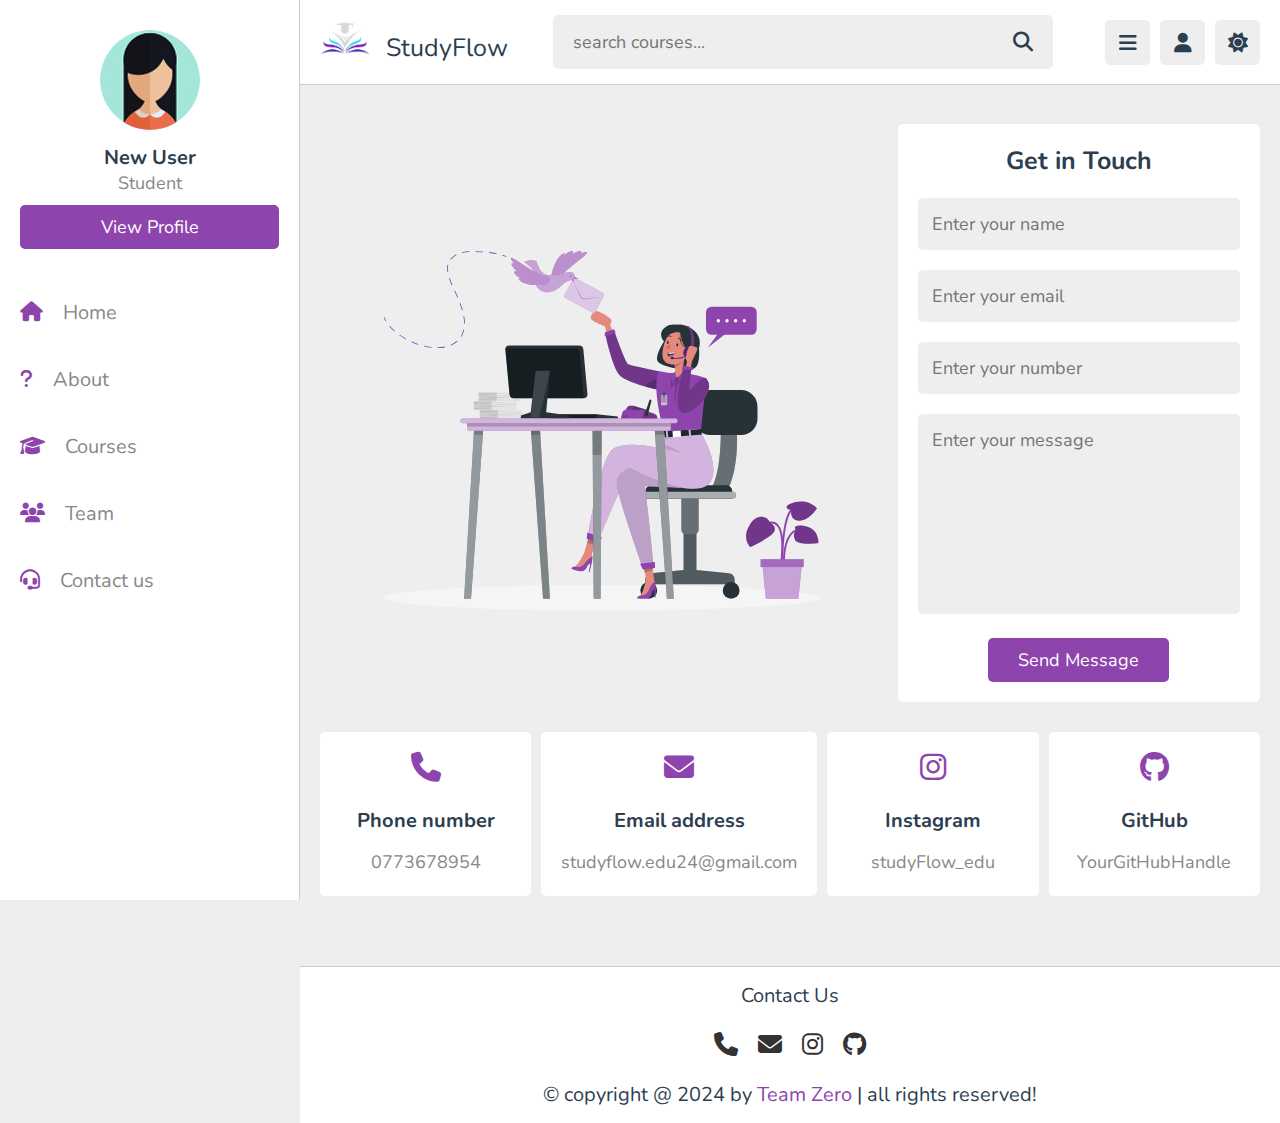
==== contact.html @ 3405d734 "initial commit" ====
<!DOCTYPE html>
<html lang="en">

<head>
    <meta charset="UTF-8">
    <meta name="viewport" content="width=device-width, initial-scale=1.0">

    <link rel="icon" href="images/features/favicon.png" type="image/x-icon">

    <title>StudyFlow</title>

    <!-- font awesome cdn link  -->
    <link rel="stylesheet" href="https://cdnjs.cloudflare.com/ajax/libs/font-awesome/6.1.2/css/all.min.css">

    <link rel="stylesheet" href="https://cdnjs.cloudflare.com/ajax/libs/font-awesome/6.5.2/css/all.min.css">

    <!-- custom css file link  -->
    <link rel="stylesheet" href="style.css">

</head>

<body>

    <!--Header section starts-->

    <header class="header">

        <section class="flex">

            <a href="home.html" class="logo">
                <img src="images/features/1.png" alt="" class="logo-img">
                StudyFlow</a>

            <form action="search.html" method="post" class="search-form">
                <input type="text" name="search_box" required placeholder="search courses..." maxlength="100">
                <button type="submit" class="fas fa-search"></button>
            </form>

            <div class="icons">
                <div id="menu-btn" class="fas fa-bars"></div>
                <div id="search-btn" class="fas fa-search"></div>
                <div id="user-btn" class="fas fa-user"></div>
                <div id="toggle-btn" class="fas fa-sun"></div>
            </div>

            <div class="profile">
                <img src="images/pic-7.jpg" class="image" alt="">
                <h3 class="name">New User</h3>
                <p class="role">Student</p>
                <a href="profile.html" class="btn">view profile</a>
                <div class="flex-btn">
                    <a href="login.html" class="option-btn">login</a>
                    <a href="register.html" class="option-btn">register</a>
                </div>
            </div>

        </section>

    </header>

    <!--Header section ends-->


    <!--Side-bar section starts-->

    <div class="side-bar">

        <div id="close-btn">
            <i class="fas fa-times"></i>
        </div>

        <div class="profile">
            <img src="images/pic-7.jpg" class="image" alt="">
            <h3 class="name">New User</h3>
            <p class="role">Student</p>
            <a href="profile.html" class="btn">view profile</a>
        </div>

        <nav class="navbar">
            <a href="home.html">
                <i class="fas fa-home"></i>
                <span>Home</span>
            </a>
            <a href="about.html">
                <i class="fas fa-question"></i>
                <span>About</span>
            </a>
            <a href="courses.html">
                <i class="fas fa-graduation-cap"></i>
                <span>Courses</span>
            </a>
            <a href="team.html">
                <i class="fas fa-users"></i>
                <span>Team</span>
            </a>
            <a href="contact.html">
                <i class="fas fa-headset"></i>
                <span>Contact us</span>
            </a>
        </nav>

    </div>

    <!--Side-bar section ends-->

    <!--Contact section starts-->

    <section class="contact">

        <div class="row">

            <div class="image">
                <img src="images/contact-img.svg" alt="">
            </div>

            <form action="" method="post">
                <h3>Get in Touch</h3>
                <input type="text" placeholder="Enter your name" required maxlength="100" name="name" class="box">

                <input type="email" placeholder="Enter your email" required maxlength="100" name="email" class="box">

                <input type="number" placeholder="Enter your number" required maxlength="100" name="number" class="box">

                <textarea name="msg" class="box" placeholder="Enter your message" required cols="30"
                    rows="10"></textarea>

                <input type="submit" value="send message" class="inline-btn" name="submit">

            </form>

        </div>

        <div class="box-container">

            <div class="box">
                <i class="fas fa-phone"></i>
                <h3>Phone number</h3>
                <a href="tel:0773678954">0773678954</a>
            </div>

            <div class="box">
                <i class="fas fa-envelope"></i>
                <h3>Email address</h3>
                <a href="mailto:studyflow.edu24@gmail.com">studyflow.edu24@gmail.com</a>
            </div>

            <div class="box">
                <i class="fab fa-instagram"></i>
                <h3>Instagram</h3>
                <a href="">studyFlow_edu</a>
            </div>

            <div class="box">
                <i class="fab fa-github"></i>
                <h3>GitHub</h3>
                <a href="#">YourGitHubHandle</a>
            </div>

        </div>

    </section>


    <!--Contact section ends-->


    <!--Footer section starts-->

    <footer class="footer">
        <div class="contact-footer">
            <p> Contact Us</p>
            <div class="contact-icons">
                <a href="tel:0773678954"><i class="fas fa-phone"></i></a>
                <a href="mailto:studyflow.edu24@gmail.com"><i class="fas fa-envelope"></i></a>
                <a href="#"><i class="fab fa-instagram"></i></a>
                <a href="#"><i class="fab fa-github"></i></a>
            </div>
        </div>

        &copy; copyright @ 2024 by <span>Team Zero</span> | all rights reserved!

    </footer>

    <!--Footer section ends-->

    <!-- custom js file link  -->
    <script src="script.js"></script>


</body>

</html>
---- style.css ----
@import url('https://fonts.googleapis.com/css2?family=Nunito:wght@200;300;400;500;600;700&display=swap');

:root{
   --main-color:#8e44ad;
   --red:#e74c3c;
   --orange:#f39c12;
   --light-color:#888;
   --light-bg:#eeeeee;
   --black:#2c3e50;
   --white:#fff;
   --border:.1rem solid rgba(0,0,0,.2);
}

*{
   font-family: 'Nunito', sans-serif;
   margin:0; 
   padding:0;
   box-sizing: border-box;
   outline: none; 
   border:none;
   text-decoration: none;
}

*::selection{
   background-color: var(--main-color);
   color:#fff;
}

html{
   font-size: 62.5%;
   overflow-x: hidden;
}

html::-webkit-scrollbar{
   width: 1rem;
   height: 0.5rem;
}

html::-webkit-scrollbar-track{
   background-color: transparent;
}

html::-webkit-scrollbar-thumb{
   background-color: var(--main-color);
}

body{
   background-color: var(--light-bg);
   padding-left: 30rem;
}

body.dark{
   --light-color:#aaa;
   --light-bg:#333;
   --black:#fff;
   --white:#222;
   --border:.1rem solid rgba(255,255,255,.2);
}

body.active{
   padding-left: 0;
}

section{
   padding:2rem;
   margin: 0 auto;
   max-width: 1200px;
}

.heading{
   font-size: 2.5rem;
   color:var(--black);
   margin-bottom: 2.5rem;
   border-bottom: var(--border);
   padding-bottom: 1.5rem;
   /*text-transform: capitalize;*/
}

.inline-btn,
.inline-option-btn,
.inline-delete-btn,
.btn,
.delete-btn,
.option-btn{
   border-radius: .5rem;
   color:#fff;
   font-size: 1.8rem;
   cursor: pointer;
   text-transform: capitalize;
   padding:1rem 3rem;
   text-align: center;
   margin-top: 1rem;
}

.btn,
.delete-btn,
.option-btn{
   display: block;
   width: 100%;
}

.inline-btn,
.inline-option-btn,
.inline-delete-btn{
   display: inline-block;
}

.btn,
.inline-btn{
   background-color: var(--main-color);
}

.option-btn,
.inline-option-btn{
   background-color:var(--orange);
}

.delete-btn,
.inline-delete-btn{
   background-color: var(--red);
}

.inline-btn:hover,
.inline-option-btn:hover,
.inline-delete-btn:hover,
.btn:hover,
.delete-btn:hover,
.option-btn:hover{
   background-color: var(--black);
   color: var(--white);
}

.flex-btn{
   display: flex;
   gap: 1rem;
}

.welcome img{
   max-width: 100%;
   height: auto;
   display: block;
}


@media (max-width: 768px) {
   .welcome-image img {
       max-width: none;
       width: 90vw; 
   }
}


/*---Header section---*/

.header{
   position: sticky;
   top:0; 
   left:0; 
   right: 0;
   background-color: var(--white);
   z-index: 1000;
   border-bottom: var(--border);
}

.header .flex{
   display: flex;
   align-items: center;
   justify-content: space-between;
   position: relative;
   padding: 1.5rem 2rem;
}

.header .flex .logo{
   font-size: 2.5rem;
   color: var(--black);
}

.logo-img {
   width: 50px; /* Adjust the size as needed */
   height: auto;
   margin-right: 10px; /* Space between the logo and text */
}

.header .flex .search-form{
   width: 50rem;
   border-radius: .5rem;
   background-color: var(--light-bg);
   padding:1.5rem 2rem;
   display: flex;
   gap:2rem;
}

.header .flex .search-form input{
   width: 100%;
   font-size: 1.8rem;
   color:var(--black);
   background:none;
}

.header .flex .search-form button{
   background:none;
   font-size: 2rem;
   cursor: pointer;
   color:var(--black);
}

.header .flex .search-form button:hover{
   color: var(--main-color);
}

.header .flex .icons div{
   font-size: 2rem;
   color:var(--black);
   background-color: var(--light-bg);
   border-radius: .5rem;
   height: 4.5rem;
   width: 4.5rem;
   line-height: 4.5rem;
   cursor: pointer;
   text-align: center;
   margin-left: .7rem;
}

.header .flex .icons div:hover{
   background-color: var(--black);
   color:var(--white);
}

.header .flex .profile{
   position: absolute;
   top:120%; right: 2rem;
   background-color: var(--white);
   border-radius: .5rem;
   padding: 1.5rem;
   text-align: center;
   overflow: hidden;
   transform-origin: top right;
   transform: scale(0);
   transition: .2s linear;
   width: 30rem;
}

.header .flex .profile.active{
   transform: scale(1);
}

.header .flex .profile .image{
   height: 10rem;
   width: 10rem;
   border-radius: 50%;
   object-fit: contain;
   margin-bottom: 1rem;
}

.header .flex .profile .name{
   font-size: 2rem;
   color:var(--black);
   overflow: hidden;
   text-overflow: ellipsis;
   white-space: nowrap;
}

.header .flex .profile .role{
   font-size: 1.8rem;
   color: var(--light-color);
}

#search-btn{
   display: none;
}

/*---Side bar section---*/

.side-bar{
   position: fixed;
   top: 0; left: 0;
   width: 30rem;
   background-color: var(--white);
   height: 100vh;
   border-right: var(--border);
   z-index: 1200;
}

.side-bar #close-btn{
   text-align: right;
   padding: 2rem;
   display: none;
}

.side-bar #close-btn i{
   text-align: right;
   font-size: 2.5rem;
   background:var(--red);
   border-radius: .5rem;
   color:var(--white);
   cursor: pointer;
   height: 4.5rem;
   width: 4.5rem;
   line-height: 4.5rem;
   text-align: center;
}

.side-bar #close-btn i:hover{
   background-color: var(--black);
}

.side-bar .profile{
   padding:3rem 2rem;
   text-align: center;
}

.side-bar .profile .image{
   height: 10rem;
   width: 10rem;
   border-radius: 50%;
   object-fit: contain;
   margin-bottom: 1rem;
}

.side-bar .profile .name{
   font-size: 2rem;
   color:var(--black);
   overflow: hidden;
   text-overflow: ellipsis;
   white-space: nowrap;
}

.side-bar .profile .role{
   font-size: 1.8rem;
   color: var(--light-color);
}

.side-bar .navbar a{
   display: block;
   padding: 2rem;
   font-size: 2rem;
}

.side-bar .navbar a i{
   margin-right: 1.5rem;
   color:var(--main-color);
   transition: 0.2s linear;
}

.side-bar .navbar a span{
   color:var(--light-color);
}

.side-bar .navbar a:hover{
   background-color: var(--light-bg);
}

.side-bar .navbar a:hover i{
   margin-right: 2.5rem;
}

.side-bar.active{
   left: -30rem;
}

/*---Quick select section---*/

.home-grid .box-container{
   display: grid;
   grid-template-columns: repeat(auto-fit, 27.5rem);
   gap:1.5rem;
   justify-content: center;
   align-items: flex-start;
}

.home-grid .box-container .box{
   background-color: var(--white);
   border-radius: 0.5rem;
   padding:2rem;
}

.home-grid .box-container .box .title{
   font-size: 2rem;
   color: var(--black);
   text-transform: capitalize;
}

.home-grid .box-container .box .flex{
   display: flex;
   flex-wrap: wrap;
   gap: 1.5rem;
   margin-top: 2rem;
}

.home-grid .box-container .flex a{
   background-color: var(--light-bg);
   border-radius: .5rem;
   padding: 1rem 1.5rem;
   font-size: 1.5rem;
}

.home-grid .box-container .flex a i{
   margin-right: 1rem;
   color:var(--black);
}

.home-grid .box-container .flex a span{
   color:var(--light-color);
}

.home-grid .box-container .flex a:hover{
   background-color: var(--black);
}

.home-grid .box-container .flex a:hover span{
   color:var(--white);
}

.home-grid .box-container .flex a:hover i{
   color:var(--white);
}

.home-grid .box-container .tutor{
   padding: 1rem 0;
   font-size: 1.8rem;
   color:var(--light-color);
   line-height: 2;
}

.home-grid .box-container .likes{
   color:var(--light-color);
   font-size: 1.7rem;
   margin-top: 1.5rem;
}

.home-grid .box-container .likes span{
   color:var(--main-color);
}

/*---Courses section---*/

.courses .box-container{
    display: grid;
    grid-template-columns: repeat(auto-fit, minmax(30rem, 1fr));
    gap:1.5rem;
    justify-content: center;
    align-items: flex-start;
 }
 
 .courses .box-container .box{
    border-radius: .5rem;
    background-color: var(--white);
    padding: 2rem;
 }
 
 .courses .box-container .box .tutor{
    display: flex;
    align-items: center;
    gap: 1.5rem;
    margin-bottom: 2.5rem;
 }
 
 .courses .box-container .box .tutor img{
    height: 5rem;
    width: 5rem;
    border-radius: 50%;
    object-fit: cover;
 }
 
 .courses .box-container .box .tutor h3{
    font-size: 1.8rem;
    color: var(--black);
    margin-bottom: .2rem;
 }
 
 .courses .box-container .box .tutor span{
    font-size: 1.3rem;
    color:var(--light-color);
 }
 
 .courses .box-container .box .thumb{
    position: relative;
 }
 
 .courses .box-container .box .thumb span{
    position: absolute;
    top:1rem; left: 1rem;
    border-radius: .5rem;
    padding: .5rem 1.5rem;
    background-color: rgba(0,0,0,.3);
    color: #fff;
    font-size: 1.5rem;
 }
 
 .courses .box-container .box .thumb img{
    width: 100%;
    height: 20rem;
    object-fit: cover;
    border-radius: .5rem;
 }
 
 .courses .box-container .box .title{
    font-size: 2rem;
    color: var(--black);
    padding-bottom: .5rem;
    padding-top: 1rem;
 }
 
 .courses .more-btn{
    text-align: center;
    margin-top: 2rem;
 }

 /*---About Us section---*/

.about .row{
   display: flex;
   align-items: center;
   flex-wrap: wrap;
   gap:1.5rem;
}

.about .row .image{
   flex: 1 1 40rem;
}

.about .row .image img{
   width: 100%;
   height: 50rem;
}

.about .row .content{
   flex: 1 1 40rem;
}

.about .row .content p{
   font-size: 1.7rem;
   line-height: 2;
   color: var(--light-color);
   padding: 1rem 0;
}

.about .row .content h3{
    font-size: 3rem;
    color:var(--black);
    text-transform: capitalize;
}

.about .box-container{
    margin-top: 3rem;
    display: flex;
    gap: 1.5rem;
    flex-wrap: wrap;
    /*display: grid;
    grid-template-columns: repeat(auto-fit, minmax(27rem, 1fr));
    gap:1.5rem;
    justify-content: center;
    align-items: flex-start;*/
}

.about .box-container .box{
    display: flex;
    flex: 1 1 25rem;
    border-radius: 0.5rem;
    background-color: var(--white);
    padding: 2rem;
    align-items: center;
    gap: 2.5rem;
}

.about .box-container .box i{
   font-size: 4rem;
   color: var(--black);
}

.about .box-container .box h3{
   font-size: 2.5rem;
   color: var(--main-color);
   margin-bottom: 0.2rem;
}

.about .box-container .box span{
   font-size: 1.7rem;
   color:var(--light-color);
}

/*---Reviews section---*/

.reviews .box-container{
   display: grid;
   grid-template-columns: repeat(auto-fit, minmax(30rem, 1fr));
   gap:1.5rem;
   justify-content: center;
   align-items: flex-start;
}

.reviews .box-container .box{
   border-radius: 0.5rem;
   background-color: var(--white);
   padding: 2rem;
   padding-top: 1.5rem;
}

.reviews .box-container .box p{
   line-height: 1.7;
   font-size: 1.7rem;
   color: var(--light-color);
}

.reviews .box-container .box .user{
   margin-top: 2rem;
   display: flex;
   align-items: center;
   gap: 1.5rem;
}

.reviews .box-container .box .user img{
   height: 5rem;
   width: 5rem;
   object-fit: cover;
   border-radius: 50%;
}

.reviews .box-container .box .user h3{
   font-size: 2rem;
   color: var(--black);
   margin-bottom: 0.3rem;
}

.reviews .box-container .box .user .stars i{
   font-size: 1.8rem;
   color:var(--main-color);
}


/*---Playlist section---*/

.playlist .row{
   display: flex;
   align-items: center;
   gap:3rem;
   flex-wrap: wrap;
   background-color: var(--white);
   padding: 2rem;
}

.playlist .row .col{
   flex: 1 1 40rem;
}

.playlist .row .col .save-list{
   margin-bottom: 1.5rem;
}

.playlist .row .col .save-list button{
    font-size: 2rem;
    border-radius: 0.5rem;
    background-color: var(--light-bg);
    padding:1.2rem 2.5rem;
    cursor: pointer;
    margin-bottom: 2rem;
}

.playlist .row .col .save-list button i{
   font-size: 2rem;
   color:var(--black);
   margin-right: 1rem;
}

.playlist .row .col .save-list button span{
   font-size: 1.8rem;
   color:var(--light-color);
}

.playlist .row .col .save-list button:hover{
   background-color: var(--black);
}

.playlist .row .col .save-list button:hover i{
   color:var(--white);
}

.playlist .row .col .save-list button:hover span{
   color:var(--white);
}

.playlist .row .col .thumb{
   /*width: 100%;
   height: 30rem;
   border-radius: 0.5rem;
   object-fit: cover;*/
   position: relative;
   height: 30rem;
}


.playlist .row .col .thumb span{
   font-size: 2rem;
   color: #fff;
   background-color: rgba(0,0,0,0.3);
   border-radius: 0.5rem;
   position: absolute;
   top: 1rem; 
   left: 1rem;
   padding: 0.5rem 1.5rem;
}

.playlist .row .col .thumb img{
   height: 100%;
   width: 100%;
   object-fit: cover;
   border-radius: 0.5rem;
}
   

.playlist .row .col .tutor{
   display: flex;
   align-items: center;
   gap: 2rem;
   margin-bottom: 2rem;
}

.playlist .row .col .tutor img{
   height: 7rem;
   width: 7rem;
   border-radius: 50%;
   object-fit: cover;
}

.playlist .row .col .tutor h3{
   font-size: 2rem;
   color:var(--black);
   margin-bottom: 0.2rem;
}

.playlist .row .col .tutor span{
   font-size: 1.5rem;
   color: var(--light-color);
}

.playlist .row .col .details{
    padding-top: 2rem;
}

.playlist .row .col .details h3{
   font-size: 2rem;
   color: var(--black);
   text-transform: capitalize;
}

.playlist .row .col .details p{
   padding: 1rem 0;
   line-height: 2;
   font-size: 1.8rem;
   color: var(--light-color);
}

.playlist .row .col .details .date{
    font-size: 1.7rem;
    padding-top: 0.5rem;
}

.playlist .row .col .details .date i{
    color: var(--main-color);
    margin-right: 1rem;
}

.playlist .row .col .details .date span{
    color: var(--light-color);
}

/*---Video container section---*/

.video-container .box-container{
   display: grid;
   grid-template-columns: repeat(auto-fit, minmax(30rem, 1fr));
   gap:1.5rem;
   justify-content: center;
   align-items: flex-start;
}

.video-container .box-container .box{
   position: relative;
   background-color: var(--white);
   border-radius: 0.5rem;
   padding: 2rem;
}

.video-container .box-container .box img{
   width: 100%;
   height: 20rem;
   object-fit: cover;
   border-radius: 0.5rem;
}

.video-container .box-container .box i{
   position: absolute;
   top: 2rem; 
   left: 2rem; 
   right: 2rem;
   height: 20rem;
   border-radius: 0.5rem;
   background-color: rgba(0,0,0,0.3);
   display: flex;
   align-items: center;
   justify-content: center;
   font-size: 4rem;
   color: #fff;
   display: none;
}

.video-container .box-container .box:hover i{
   display: flex;
}



.video-container .box-container .box h3{
   margin-top: 1.5rem;
   font-size: 1.8rem;
   color: var(--black);
}

.video-container .box-container .box:hover h3{
   color: var(--main-color);
}

/*---Watch video section---*/

.watch-video .video-details{
   background-color: var(--white);
   /*border-radius: 0.5rem;*/
   padding: 2rem;
}

.watch-video .video-details .video{
   /*position: relative;
   margin-bottom: 1.5rem;*/
   width: 100%;
   border-radius: 0.5rem;
}

.watch-video .video-details .title{
   font-size: 2rem;
   color: var(--black);
   padding: 1.5rem 0;
}

.watch-video .video-details .video video{
   border-radius: .5rem;
   width: 100%;
   object-fit: contain;
   background-color: #000;
}

.watch-video .video-details .info{
   display: flex;
   margin-top: 1.5rem;
   margin-bottom: 2rem;
   border-bottom: var(--border);
   padding-bottom: 1.5rem;
   gap: 2rem;
   align-items: center;
}

.watch-video .video-details .info p{
   font-size: 1.6rem;
}

.watch-video .video-details .info p span{
   color: var(--light-color);
}

.watch-video .video-details .info i{
   margin-right: 1rem;
   color: var(--main-color);
}

.watch-video .video-details .tutor{
   padding: 2rem 0;
   display: flex;
   align-items: center;
   gap: 2rem;
   /*margin-bottom: 1rem;*/
}

.watch-video .video-details .tutor img{
   border-radius: 50%;
   height: 5rem;
   width: 5rem;
   object-fit: cover;
}

.watch-video .video-details .tutor h3{
   font-size: 2rem;
   color: var(--black);
   margin-bottom: 0.2rem;
}

.watch-video .video-details .tutor span{
   font-size: 1.5rem;
   color: var(--light-color);
}

.watch-video .video-details .flex{
   display: flex;
   align-items: center;
   justify-content: space-between;
   gap: 1.5rem;
}

.watch-video .video-details .flex a{
   margin-top: 0;
}

.watch-video .video-details .flex button{
   border-radius: 0.5rem;
   padding: 1rem 2.5rem;
   font-size: 1.8rem;
   cursor: pointer;
   background-color: var(--light-bg);
}

.watch-video .video-details .flex button i{
   margin-right: 1rem;
   color: var(--black);
}

.watch-video .video-details .flex button span{
   color: var(--light-color);
}

.watch-video .video-details .flex button:hover{
   background-color: var(--black);
}

.watch-video .video-details .flex button:hover i{
   color: var(--white);
}

.watch-video .video-details .flex button:hover span{
   color: var(--white);
}

.watch-video .video-details .description{
   padding-top: 2rem;
}

.watch-video .video-details .description p{
   line-height: 2;
   font-size: 1.7rem;
   color: var(--light-color);
   white-space: pre-line;
}

/*---Comment section---*/

.comments .add-comment{
   background-color: var(--white);
   border-radius: 0.5rem;
   padding: 2rem;
   margin-bottom: 3rem;
}

/*
.comments .add-comment h3{
   font-size: 2rem;
   color: var(--black);
   margin-bottom: 1rem;
}*/

.comments .add-comment textarea{
   height: 20rem;
   resize: none;
   background-color: var(--light-bg);
   border-radius: 0.5rem;
   border: var(--border);
   padding: 1.4rem;
   font-size: 1.8rem;
   color: var(--black);
   width: 100%;
   margin: .5rem 0;
}

.comments .show-comments{
   display: grid;
   gap: 2.5rem;
   background-color: var(--white);
   padding: 2rem;
   border-radius: 0.5rem;
}

.comments .show-comments .user{
   display: flex;
   align-items: center;
   gap: 1.5rem;
   margin-bottom: 2rem;
}

.comments .show-comments .user img{
   height: 5rem;
   width: 5rem;
   border-radius: 50%;
   object-fit: cover;
}

.comments .show-comments .user h3{
   font-size: 2rem;
   color: var(--black);
   margin-bottom: 0.2rem;
}

.comments .show-comments .user span{
   font-size: 1.5rem;
   color: var(--light-color);
}

.comments .show-comments .text{
   border-radius: 0.5rem;
   background-color: var(--light-bg);
   padding:1rem 1.5rem;
   margin: 0.5rem 0;
   font-size: 1.8rem;
   color: var(--black);
   line-height: 1.5;
   position: relative;
   z-index: 0;
   white-space: pre-line;
}

.comments .show-comments .text::before{
   content: '';
   position: absolute;
   top: -1rem; 
   left: 1.5rem;
   background-color: var(--light-bg);
   height: 1.2rem;
   width: 2rem;
   clip-path: polygon(50% 0%, 0% 100%, 100% 100%);
}

/*---Teachers section---*/

.teachers .search-tutor{
   margin-bottom: 2rem;
   display: flex;
   align-items: center;
   gap: 1.5rem;
   border-radius: 0.5rem;
   background-color: var(--white);
   padding: 1.5rem 2rem;
}

.teachers .search-tutor input{
   width: 100%;
   font-size: 1.8rem;
   color: var(--black);
   background: none;
}

.teachers .search-tutor button{
   font-size: 2rem;
   color: var(--black);
   cursor: pointer;
   background:none;
}

.teachers .search-tutor button:hover{
   color: var(--main-color);
}

.teachers .box-container{
   display: grid;
   grid-template-columns: repeat(auto-fit, minmax(30rem, 1fr));
   gap:1.5rem;
   justify-content: center;
   align-items: flex-start;
}

.teachers .box-container .box{
   background-color: var(--white);
   border-radius: 0.5rem;
   padding: 2rem;
}

.teachers .box-container .box .tutor{
   display: flex;
   align-items: center;
   gap:2rem;
   margin-bottom: 1.5rem;
}

.teachers .box-container .box .tutor img{
   height: 5rem;
   width: 5rem;
   border-radius: 50%;
   object-fit: cover;
}

.teachers .box-container .box .tutor h3{
   font-size: 2rem;
   color: var(--black);
   margin-bottom: 0.2rem;
}

.teachers .box-container .box .tutor span{
   font-size: 1.6rem;
   color: var(--main-color);
}

.teachers .box-container .box p{
   padding-top: 1rem;
   font-size: 1.7rem;
   color: var(--light-color);
}

.teachers .box-container .box p span{
   color: var(--main-color);
}

.teachers .box-container .offer{
   text-align: center;
}

.teachers .box-container .offer h3{
   font-size: 2.5rem;
   color: var(--black);
   padding-bottom: 0.5rem;
}

.teachers .box-container .offer p{
   line-height: 1.7;
   padding-bottom: 0.5rem;
   /*color: var(--light-color);
   font-size: 1.7rem;*/
}


/*---Teacher profile section---

.tutor-profile .details{
   background-color: var(--white);
   text-align: center;
   border-radius: 0.5rem;
   padding: 2rem;
}

.tutor-profile .details .tutor{
   margin-bottom: 2rem;
}

.tutor-profile .details .tutor img{
   height: 10rem;
   width: 10rem;
   border-radius: 50%;
   object-fit: cover;
   margin-bottom: 1rem;
}

.tutor-profile .details .tutor h3{
   font-size: 2rem;
   color: var(--black);
   margin: 0.5rem 0;
}

.tutor-profile .details .tutor span{
   color: var(--light-color);
   font-size: 1.7rem;
}

.tutor-profile .details .flex{
   display: flex;
   flex-wrap: wrap;
   gap: 1.5rem;
   margin-top: 2rem;
   align-items: center;
}

.tutor-profile .details .flex p{
   flex: 1 1 25rem;
   border-radius: 0.5rem;
   background-color: var(--light-bg);
   padding: 1rem 3rem;
   font-size: 2rem;
   color: var(--light-color);
}

.tutor-profile .details .flex p span{
   color: var(--main-color);
}
*/

/*---Contact section---*/

.contact .row{
   display: flex;
   align-items: center;
   flex-wrap: wrap;
   gap: 1.5rem;
}

.contact .row .image{
   flex: 1 1 50rem;
}

.contact .row .image img{
   width: 100%;
   /*height: 50rem;*/
}

.contact .row form{
   flex: 1 1 30rem;
   background-color: var(--white);
   border-radius: 0.5rem;
   padding: 2rem;
   text-align: center;
}

.contact .row form h3{
   margin-bottom: 1rem;
   /*text-transform: capitalize;*/
   color:var(--black);
   font-size: 2.5rem;
}

.contact .row form .box{
   width: 100%;
   border-radius: 0.5rem;
   background-color: var(--light-bg);
   margin: 1rem 0;
   padding: 1.4rem;
   font-size: 1.8rem;
   color: var(--black);
}

.contact .row form textarea{
   height: 20rem;
   resize: none;
}

.contact .box-container{
   margin-top: 3rem;
   display: flex;
   gap:1rem;
   align-items: flex-start;
   flex-wrap: wrap;
   /*grid-template-columns: repeat(auto-fit, minmax(30rem, 1fr));
   justify-content: center;*/
}

.contact .box-container .box{
   flex: 1 1 10rem;
   border-radius: 0.5rem;
   padding: 2rem;
   text-align: center;
   background-color: var(--white);
}

.contact .box-container .box i{
   font-size: 3rem;
   color: var(--main-color);
   margin-bottom: 1rem;
}

.contact .box-container .box h3{
   font-size: 2rem;
   color:var(--black);
   margin: 1.5rem 0;
}

.contact .box-container .box a{
   display: block;
   font-size: 1.8rem;
   color: var(--light-color);
   line-height: 1.5;
   margin-top: 0.5rem;
}

.contact .box-container .box a:hover{
   text-decoration: underline;
   color:var(--black);
}

/*---Profile section---*/

.profile .details{
   background-color: var(--white);
   border-radius: 0.5rem;
   padding: 2rem;
}

.profile .details .user{
   text-align: center;
   margin-bottom: 2rem;
   padding: 1rem;
}

.profile .details .user img{
   height: 10rem;
   width: 10rem;
   border-radius: 50%;
   object-fit: cover;
   margin-bottom: 1rem;
}

.profile .details .user h3{
   font-size: 2rem;
   margin: 0.5rem 0;
   color: var(--black);
}

.profile .details .user p{
   font-size: 1.7rem;
   color: var(--light-color);
   padding: .3rem 0;
}

.profile .details .box-container{
   display: flex;
   flex-wrap: wrap;
   align-items: flex-end;
   gap: 1.5rem;
}

.profile .details .box-container .box{
   background-color: var(--light-bg);
   border-radius: 0.5rem;
   padding: 2rem;
   flex: 1 1 30rem;
}

.profile .details .box-container .box .flex{
   display: flex;
   align-items: center;
   gap: 1.7rem;
   margin-bottom: 1rem;
}

.profile .details .box-container .box .flex i{
   height: 5rem;
   width: 5rem;
   border-radius: 0.5rem;
   line-height: 4.4rem;
   font-size:2rem;
   color: var(--white);
   background-color: var(--black);
   text-align: center;
}

.profile .details .box-container .box .flex h3{
   font-size: 2rem;
   color: var(--main-color);
   margin-bottom: 0.2rem;
}

.profile .details .box-container .box .flex span{
   font-size: 1.5rem;
   color: var(--light-color);
}

/*.user-profile .info .box-container .box .flex p{
   color: var(--light-color);
   font-size: 1.7rem;
}
*/


/*---Update profile section---*/

.form-container{
   min-height: calc(100vh - 20rem);
   display: flex;
   align-items: center;
   justify-content: center;
}

.form-container form{
   background-color: var(--white);
   border-radius: 0.5rem;
   padding: 2rem;
   width: 50rem;
}

.form-container form h3{
   font-size: 2.5rem;
   /*text-transform: capitalize;*/
   color: var(--black);
   text-align: center;
   margin-bottom: 1rem;
}

.form-container form p{
   font-size: 1.7rem;
   color: var(--light-color);
   padding-top: 1rem;
}

.form-container form p span{
   color: var(--red);
}

.form-container form .box{
   font-size: 1.8rem;
   color: var(--black);
   border-radius: .5rem;
   padding: 1.4rem;
   background-color: var(--light-bg);
   width: 100%;
   margin: 1rem 0;
}

/* Team section */

.team {
   padding: 2rem 0;
   text-align: center;
   background-color: rgb(98, 28, 110);
}

.team h1{
   color: #fff;
}

.team .heading {
   font-size: 2.5rem;
   margin-bottom: 1rem;
}

.team-container {
   display: flex;
   justify-content: space-around;
   flex-wrap: wrap;
}


.team-member {
   background-color: #fff;
   border-radius: 10px;
   box-shadow: 0 0 10px rgba(0,0,0,0.1);
   margin: 1rem;
   padding: 1rem;
   width: 250px;
   text-align: center;
}

.team-member img {
   width: 100%;
   border-radius: 50%;
   margin-bottom: 1rem;
}

.team-member h3 {
   margin: 0.5rem 0;
   font-size: 2rem;
}

.team-member p {
   font-size: 1.5rem;
   color: #666;
   margin-bottom: 1rem;
}

.contact-icons {
   display: flex;
   justify-content: center;
}

.contact-icons a {
   color: #333;
   margin: 0 0.5rem;
   font-size: 1.5rem;
   transition: color 0.3s;
}

.contact-icons a:hover {
   color: #ff6f61;
}




/*---Footer section---*/

.footer{
   background-color: var(--white);
   border-top: var(--border);
   position: -webkit-sticky;
   
   text-align: center;
   font-size: 2rem;
   padding:1.5rem 1.5rem;
   color:var(--black);
   margin-top: 5rem;
   z-index: 1000;
   /* padding-bottom: 9.5rem; */
}

.footer span{
   color:var(--main-color);
}


/*---Media queries---*/

@media (max-width:1200px){

   body{
      padding-left: 0;
   }

   .side-bar{
      left: -30rem;
      transition: .2s linear;
   }

   .side-bar #close-btn{
      display: block;
   }

   .side-bar.active{
      left: 0;
      box-shadow: 0 0 0 100vw rgba(0,0,0,.8);
      border-right: 0;
   }

}

@media (max-width:991px){

   html{
      font-size: 55%;
   }

}

@media (max-width:768px){

   #search-btn{
      display: inline-block;
   }

   .header .flex .search-form{
      position: absolute;
      top: 99%; left: 0; right: 0;
      border-top: var(--border);
      border-bottom: var(--border);
      background-color: var(--white);
      border-radius: 0;
      width: auto;
      padding: 2rem;
      clip-path: polygon(0 0, 100% 0, 100% 0, 0 0);
      transition: .2s linear;
   }

   .header .flex .search-form.active{
      clip-path: polygon(0 0, 100% 0, 100% 100%, 0 100%);
   }


}

@media (max-width:450px){

   html{
      font-size: 50%;
   }

   .flex-btn{
      gap: 0;
      flex-flow: column;
   }

   .heading{
    font-size: 2rem;
   }

   .home-grid .box-container{
      grid-template-columns: 1fr;
   }

   .about .row .image img{
      height: auto;
   }

   .playlist .row .col .thumb{
      height: 20rem;
   }

   .contact .row .image img{
      height: auto;
   }

}


/*--feature section--*/

.row {
   margin-top: 2%;
   display: flex;
   justify-content: space-between;
   flex-wrap: wrap;
}

.feature-col {
   flex-basis: 25%;
   background: #fff3f3;
   border-radius: 10px;
   margin-bottom: 5%;
   padding: 20px 12px;
   box-sizing: border-box;
   transition: 0.5s;
   position: relative;
   overflow: hidden;
   text-align: center;
   margin-right: 2%; /* Adjust this value to increase the gap */
}

.feature-col:nth-child(4n) {
   margin-right: 0; /* Ensure no margin on the last element in each row */
}

.feature-col h3 {
   margin-top: 10px;
   margin-bottom: 10px;
   text-align: center;
}

.feature-col img {
   width: 50%;
   display: block;
   margin: 0 auto;
}

.feature-col:hover {
   box-shadow: 0 0 20px 0px rgba(0, 0, 0, 0.2);
}

.layer {
   background: transparent;
   height: 100%;
   width: 100%;
   position: absolute;
   top: 0;
   left: 0;
   transition: 0.5s;
}

.layer:hover {
   background: rgba(104, 20, 94, 0.7);
}

.layer h3 {
   width: 100%;
   font-weight: 500;
   color: #fff;
   font-size: 20px;
   bottom: 10%;
   position: absolute;
   text-align: center;
   opacity: 0;
   transition: 0.5s;
}

.feature-col:hover .layer h3 {
   bottom: 49%;
   opacity: 1;
}

@media (max-width: 700px) {
   .feature-col {
       flex-basis: 100%; /* Full width for smaller screens */
       margin-right: 0; /* Remove right margin for full-width elements */
       margin-bottom: 5%;
   }
   .feature-col img {
       align-items: center;
   }
}


/*---contact icons--*/

.contact-icons {
   text-align: center;
   margin-top: 20px; /* Adjust spacing as needed */
   margin-bottom: 20px;
}

.contact-icons a {
   color: #333; /* Adjust icon color */
   font-size: 24px; /* Adjust icon size */
   margin: 0 10px; /* Adjust spacing between icons */
   transition: color 0.3s ease; /* Smooth color transition */
}

.contact-icons a:hover {
   color: #007bff; /* Change color on hover */
}

.contact-icons p{
   text-align: center;
   font-size: 10px
}
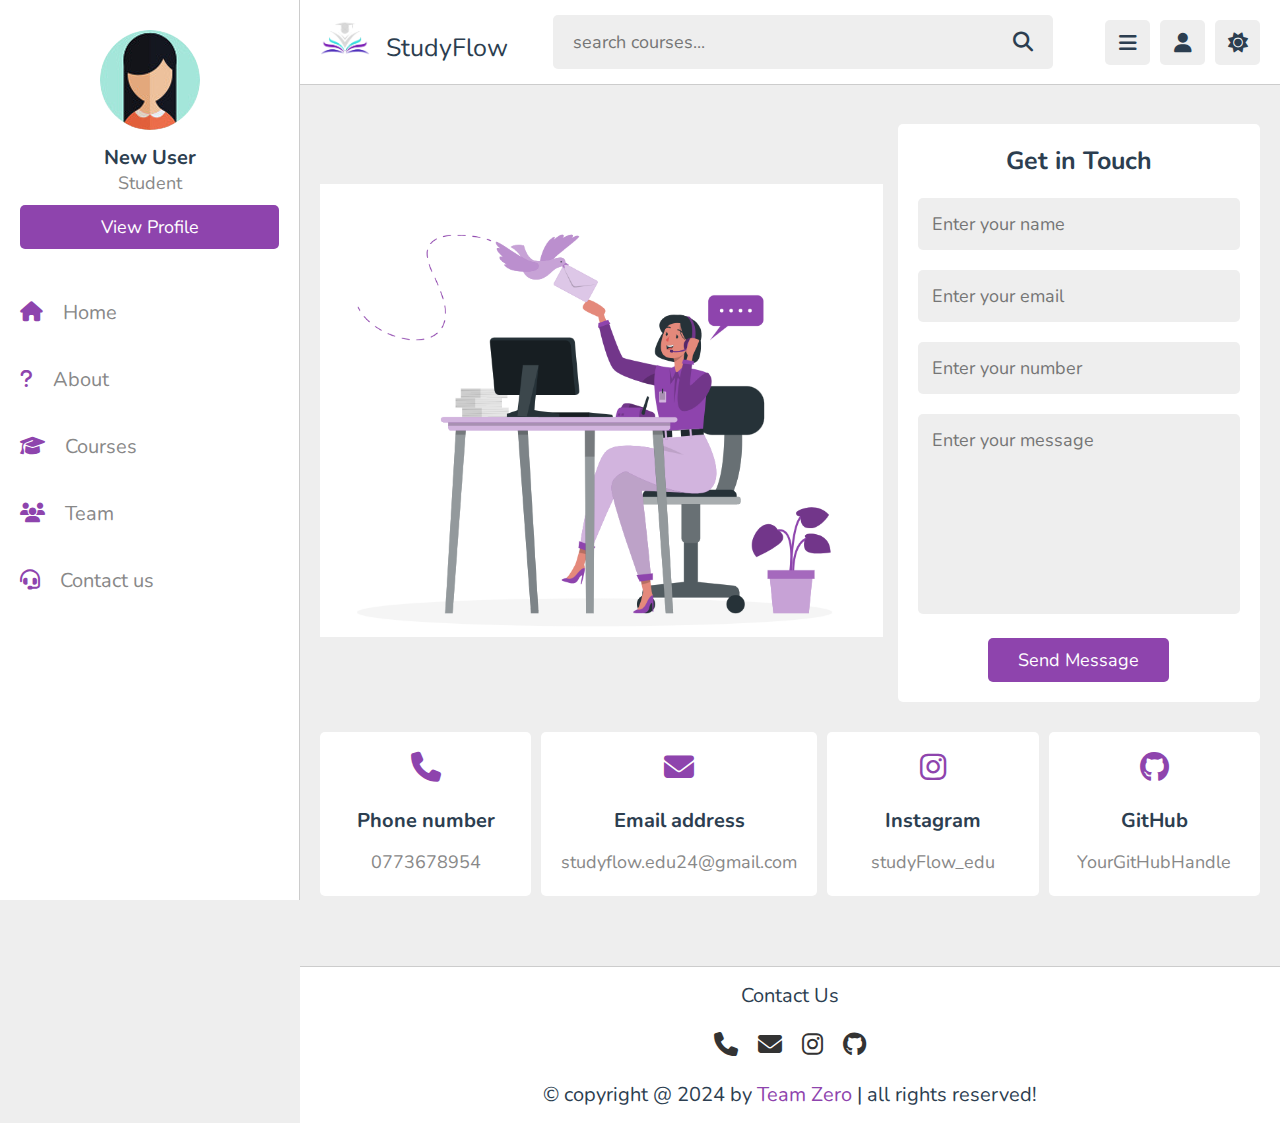
==== commit 604d6c66: "updating files" ====
--- a/contact.html
+++ b/contact.html
@@ -1,192 +1,192 @@
-<!DOCTYPE html>
-<html lang="en">
-
-<head>
-    <meta charset="UTF-8">
-    <meta name="viewport" content="width=device-width, initial-scale=1.0">
-
-    <link rel="icon" href="images/features/favicon.png" type="image/x-icon">
-
-    <title>StudyFlow</title>
-
-    <!-- font awesome cdn link  -->
-    <link rel="stylesheet" href="https://cdnjs.cloudflare.com/ajax/libs/font-awesome/6.1.2/css/all.min.css">
-
-    <link rel="stylesheet" href="https://cdnjs.cloudflare.com/ajax/libs/font-awesome/6.5.2/css/all.min.css">
-
-    <!-- custom css file link  -->
-    <link rel="stylesheet" href="style.css">
-
-</head>
-
-<body>
-
-    <!--Header section starts-->
-
-    <header class="header">
-
-        <section class="flex">
-
-            <a href="home.html" class="logo">
-                <img src="images/features/1.png" alt="" class="logo-img">
-                StudyFlow</a>
-
-            <form action="search.html" method="post" class="search-form">
-                <input type="text" name="search_box" required placeholder="search courses..." maxlength="100">
-                <button type="submit" class="fas fa-search"></button>
-            </form>
-
-            <div class="icons">
-                <div id="menu-btn" class="fas fa-bars"></div>
-                <div id="search-btn" class="fas fa-search"></div>
-                <div id="user-btn" class="fas fa-user"></div>
-                <div id="toggle-btn" class="fas fa-sun"></div>
-            </div>
-
-            <div class="profile">
-                <img src="images/pic-7.jpg" class="image" alt="">
-                <h3 class="name">New User</h3>
-                <p class="role">Student</p>
-                <a href="profile.html" class="btn">view profile</a>
-                <div class="flex-btn">
-                    <a href="login.html" class="option-btn">login</a>
-                    <a href="register.html" class="option-btn">register</a>
-                </div>
-            </div>
-
-        </section>
-
-    </header>
-
-    <!--Header section ends-->
-
-
-    <!--Side-bar section starts-->
-
-    <div class="side-bar">
-
-        <div id="close-btn">
-            <i class="fas fa-times"></i>
-        </div>
-
-        <div class="profile">
-            <img src="images/pic-7.jpg" class="image" alt="">
-            <h3 class="name">New User</h3>
-            <p class="role">Student</p>
-            <a href="profile.html" class="btn">view profile</a>
-        </div>
-
-        <nav class="navbar">
-            <a href="home.html">
-                <i class="fas fa-home"></i>
-                <span>Home</span>
-            </a>
-            <a href="about.html">
-                <i class="fas fa-question"></i>
-                <span>About</span>
-            </a>
-            <a href="courses.html">
-                <i class="fas fa-graduation-cap"></i>
-                <span>Courses</span>
-            </a>
-            <a href="team.html">
-                <i class="fas fa-users"></i>
-                <span>Team</span>
-            </a>
-            <a href="contact.html">
-                <i class="fas fa-headset"></i>
-                <span>Contact us</span>
-            </a>
-        </nav>
-
-    </div>
-
-    <!--Side-bar section ends-->
-
-    <!--Contact section starts-->
-
-    <section class="contact">
-
-        <div class="row">
-
-            <div class="image">
-                <img src="images/contact-img.svg" alt="">
-            </div>
-
-            <form action="" method="post">
-                <h3>Get in Touch</h3>
-                <input type="text" placeholder="Enter your name" required maxlength="100" name="name" class="box">
-
-                <input type="email" placeholder="Enter your email" required maxlength="100" name="email" class="box">
-
-                <input type="number" placeholder="Enter your number" required maxlength="100" name="number" class="box">
-
-                <textarea name="msg" class="box" placeholder="Enter your message" required cols="30"
-                    rows="10"></textarea>
-
-                <input type="submit" value="send message" class="inline-btn" name="submit">
-
-            </form>
-
-        </div>
-
-        <div class="box-container">
-
-            <div class="box">
-                <i class="fas fa-phone"></i>
-                <h3>Phone number</h3>
-                <a href="tel:0773678954">0773678954</a>
-            </div>
-
-            <div class="box">
-                <i class="fas fa-envelope"></i>
-                <h3>Email address</h3>
-                <a href="mailto:studyflow.edu24@gmail.com">studyflow.edu24@gmail.com</a>
-            </div>
-
-            <div class="box">
-                <i class="fab fa-instagram"></i>
-                <h3>Instagram</h3>
-                <a href="">studyFlow_edu</a>
-            </div>
-
-            <div class="box">
-                <i class="fab fa-github"></i>
-                <h3>GitHub</h3>
-                <a href="#">YourGitHubHandle</a>
-            </div>
-
-        </div>
-
-    </section>
-
-
-    <!--Contact section ends-->
-
-
-    <!--Footer section starts-->
-
-    <footer class="footer">
-        <div class="contact-footer">
-            <p> Contact Us</p>
-            <div class="contact-icons">
-                <a href="tel:0773678954"><i class="fas fa-phone"></i></a>
-                <a href="mailto:studyflow.edu24@gmail.com"><i class="fas fa-envelope"></i></a>
-                <a href="#"><i class="fab fa-instagram"></i></a>
-                <a href="#"><i class="fab fa-github"></i></a>
-            </div>
-        </div>
-
-        &copy; copyright @ 2024 by <span>Team Zero</span> | all rights reserved!
-
-    </footer>
-
-    <!--Footer section ends-->
-
-    <!-- custom js file link  -->
-    <script src="script.js"></script>
-
-
-</body>
-
+<!DOCTYPE html>
+<html lang="en">
+
+<head>
+    <meta charset="UTF-8">
+    <meta name="viewport" content="width=device-width, initial-scale=1.0">
+
+    <link rel="icon" href="images/features/favicon.png" type="image/x-icon">
+
+    <title>StudyFlow</title>
+
+    <!-- font awesome cdn link  -->
+    <link rel="stylesheet" href="https://cdnjs.cloudflare.com/ajax/libs/font-awesome/6.1.2/css/all.min.css">
+
+    <link rel="stylesheet" href="https://cdnjs.cloudflare.com/ajax/libs/font-awesome/6.5.2/css/all.min.css">
+
+    <!-- custom css file link  -->
+    <link rel="stylesheet" href="style.css">
+
+</head>
+
+<body>
+
+    <!--Header section starts-->
+
+    <header class="header">
+
+        <section class="flex">
+
+            <a href="home.html" class="logo">
+                <img src="images/features/1.png" alt="" class="logo-img">
+                StudyFlow</a>
+
+            <form action="search.html" method="post" class="search-form">
+                <input type="text" name="search_box" required placeholder="search courses..." maxlength="100">
+                <button type="submit" class="fas fa-search"></button>
+            </form>
+
+            <div class="icons">
+                <div id="menu-btn" class="fas fa-bars"></div>
+                <div id="search-btn" class="fas fa-search"></div>
+                <div id="user-btn" class="fas fa-user"></div>
+                <div id="toggle-btn" class="fas fa-sun"></div>
+            </div>
+
+            <div class="profile">
+                <img src="images/pic-7.jpg" class="image" alt="">
+                <h3 class="name">New User</h3>
+                <p class="role">Student</p>
+                <a href="profile.html" class="btn">view profile</a>
+                <div class="flex-btn">
+                    <a href="login.html" class="option-btn">login</a>
+                    <a href="register.html" class="option-btn">register</a>
+                </div>
+            </div>
+
+        </section>
+
+    </header>
+
+    <!--Header section ends-->
+
+
+    <!--Side-bar section starts-->
+
+    <div class="side-bar">
+
+        <div id="close-btn">
+            <i class="fas fa-times"></i>
+        </div>
+
+        <div class="profile">
+            <img src="images/pic-7.jpg" class="image" alt="">
+            <h3 class="name">New User</h3>
+            <p class="role">Student</p>
+            <a href="profile.html" class="btn">view profile</a>
+        </div>
+
+        <nav class="navbar">
+            <a href="index.html">
+                <i class="fas fa-home"></i>
+                <span>Home</span>
+            </a>
+            <a href="about.html">
+                <i class="fas fa-question"></i>
+                <span>About</span>
+            </a>
+            <a href="courses.html">
+                <i class="fas fa-graduation-cap"></i>
+                <span>Courses</span>
+            </a>
+            <a href="team.html">
+                <i class="fas fa-users"></i>
+                <span>Team</span>
+            </a>
+            <a href="contact.html">
+                <i class="fas fa-headset"></i>
+                <span>Contact us</span>
+            </a>
+        </nav>
+
+    </div>
+
+    <!--Side-bar section ends-->
+
+    <!--Contact section starts-->
+
+    <section class="contact">
+
+        <div class="row">
+
+            <div class="image">
+                <img src="images/contact.png" alt="">
+            </div>
+
+            <form action="" method="post">
+                <h3>Get in Touch</h3>
+                <input type="text" placeholder="Enter your name" required maxlength="100" name="name" class="box">
+
+                <input type="email" placeholder="Enter your email" required maxlength="100" name="email" class="box">
+
+                <input type="number" placeholder="Enter your number" required maxlength="100" name="number" class="box">
+
+                <textarea name="msg" class="box" placeholder="Enter your message" required cols="30"
+                    rows="10"></textarea>
+
+                <input type="submit" value="send message" class="inline-btn" name="submit">
+
+            </form>
+
+        </div>
+
+        <div class="box-container">
+
+            <div class="box">
+                <i class="fas fa-phone"></i>
+                <h3>Phone number</h3>
+                <a href="tel:0773678954">0773678954</a>
+            </div>
+
+            <div class="box">
+                <i class="fas fa-envelope"></i>
+                <h3>Email address</h3>
+                <a href="mailto:studyflow.edu24@gmail.com">studyflow.edu24@gmail.com</a>
+            </div>
+
+            <div class="box">
+                <i class="fab fa-instagram"></i>
+                <h3>Instagram</h3>
+                <a href="">studyFlow_edu</a>
+            </div>
+
+            <div class="box">
+                <i class="fab fa-github"></i>
+                <h3>GitHub</h3>
+                <a href="#">YourGitHubHandle</a>
+            </div>
+
+        </div>
+
+    </section>
+
+
+    <!--Contact section ends-->
+
+
+    <!--Footer section starts-->
+
+    <footer class="footer">
+        <div class="contact-footer">
+            <p> Contact Us</p>
+            <div class="contact-icons">
+                <a href="tel:0773678954"><i class="fas fa-phone"></i></a>
+                <a href="mailto:studyflow.edu24@gmail.com"><i class="fas fa-envelope"></i></a>
+                <a href="https://www.instagram.com/studyflow_edu/"><i class="fab fa-instagram"></i></a>
+                <a href="https://github.com/TharushiWijesooriya/StudyFlow_marketing_website_original"><i class="fab fa-github"></i></a>
+            </div>
+        </div>
+
+        &copy; copyright @ 2024 by <span>Team Zero</span> | all rights reserved!
+
+    </footer>
+
+    <!--Footer section ends-->
+
+    <!-- custom js file link  -->
+    <script src="script.js"></script>
+
+
+</body>
+
 </html>--- a/style.css
+++ b/style.css
@@ -1,1700 +1,1700 @@
-@import url('https://fonts.googleapis.com/css2?family=Nunito:wght@200;300;400;500;600;700&display=swap');
-
-:root{
-   --main-color:#8e44ad;
-   --red:#e74c3c;
-   --orange:#f39c12;
-   --light-color:#888;
-   --light-bg:#eeeeee;
-   --black:#2c3e50;
-   --white:#fff;
-   --border:.1rem solid rgba(0,0,0,.2);
-}
-
-*{
-   font-family: 'Nunito', sans-serif;
-   margin:0; 
-   padding:0;
-   box-sizing: border-box;
-   outline: none; 
-   border:none;
-   text-decoration: none;
-}
-
-*::selection{
-   background-color: var(--main-color);
-   color:#fff;
-}
-
-html{
-   font-size: 62.5%;
-   overflow-x: hidden;
-}
-
-html::-webkit-scrollbar{
-   width: 1rem;
-   height: 0.5rem;
-}
-
-html::-webkit-scrollbar-track{
-   background-color: transparent;
-}
-
-html::-webkit-scrollbar-thumb{
-   background-color: var(--main-color);
-}
-
-body{
-   background-color: var(--light-bg);
-   padding-left: 30rem;
-}
-
-body.dark{
-   --light-color:#aaa;
-   --light-bg:#333;
-   --black:#fff;
-   --white:#222;
-   --border:.1rem solid rgba(255,255,255,.2);
-}
-
-body.active{
-   padding-left: 0;
-}
-
-section{
-   padding:2rem;
-   margin: 0 auto;
-   max-width: 1200px;
-}
-
-.heading{
-   font-size: 2.5rem;
-   color:var(--black);
-   margin-bottom: 2.5rem;
-   border-bottom: var(--border);
-   padding-bottom: 1.5rem;
-   /*text-transform: capitalize;*/
-}
-
-.inline-btn,
-.inline-option-btn,
-.inline-delete-btn,
-.btn,
-.delete-btn,
-.option-btn{
-   border-radius: .5rem;
-   color:#fff;
-   font-size: 1.8rem;
-   cursor: pointer;
-   text-transform: capitalize;
-   padding:1rem 3rem;
-   text-align: center;
-   margin-top: 1rem;
-}
-
-.btn,
-.delete-btn,
-.option-btn{
-   display: block;
-   width: 100%;
-}
-
-.inline-btn,
-.inline-option-btn,
-.inline-delete-btn{
-   display: inline-block;
-}
-
-.btn,
-.inline-btn{
-   background-color: var(--main-color);
-}
-
-.option-btn,
-.inline-option-btn{
-   background-color:var(--orange);
-}
-
-.delete-btn,
-.inline-delete-btn{
-   background-color: var(--red);
-}
-
-.inline-btn:hover,
-.inline-option-btn:hover,
-.inline-delete-btn:hover,
-.btn:hover,
-.delete-btn:hover,
-.option-btn:hover{
-   background-color: var(--black);
-   color: var(--white);
-}
-
-.flex-btn{
-   display: flex;
-   gap: 1rem;
-}
-
-.welcome img{
-   max-width: 100%;
-   height: auto;
-   display: block;
-}
-
-
-@media (max-width: 768px) {
-   .welcome-image img {
-       max-width: none;
-       width: 90vw; 
-   }
-}
-
-
-/*---Header section---*/
-
-.header{
-   position: sticky;
-   top:0; 
-   left:0; 
-   right: 0;
-   background-color: var(--white);
-   z-index: 1000;
-   border-bottom: var(--border);
-}
-
-.header .flex{
-   display: flex;
-   align-items: center;
-   justify-content: space-between;
-   position: relative;
-   padding: 1.5rem 2rem;
-}
-
-.header .flex .logo{
-   font-size: 2.5rem;
-   color: var(--black);
-}
-
-.logo-img {
-   width: 50px; /* Adjust the size as needed */
-   height: auto;
-   margin-right: 10px; /* Space between the logo and text */
-}
-
-.header .flex .search-form{
-   width: 50rem;
-   border-radius: .5rem;
-   background-color: var(--light-bg);
-   padding:1.5rem 2rem;
-   display: flex;
-   gap:2rem;
-}
-
-.header .flex .search-form input{
-   width: 100%;
-   font-size: 1.8rem;
-   color:var(--black);
-   background:none;
-}
-
-.header .flex .search-form button{
-   background:none;
-   font-size: 2rem;
-   cursor: pointer;
-   color:var(--black);
-}
-
-.header .flex .search-form button:hover{
-   color: var(--main-color);
-}
-
-.header .flex .icons div{
-   font-size: 2rem;
-   color:var(--black);
-   background-color: var(--light-bg);
-   border-radius: .5rem;
-   height: 4.5rem;
-   width: 4.5rem;
-   line-height: 4.5rem;
-   cursor: pointer;
-   text-align: center;
-   margin-left: .7rem;
-}
-
-.header .flex .icons div:hover{
-   background-color: var(--black);
-   color:var(--white);
-}
-
-.header .flex .profile{
-   position: absolute;
-   top:120%; right: 2rem;
-   background-color: var(--white);
-   border-radius: .5rem;
-   padding: 1.5rem;
-   text-align: center;
-   overflow: hidden;
-   transform-origin: top right;
-   transform: scale(0);
-   transition: .2s linear;
-   width: 30rem;
-}
-
-.header .flex .profile.active{
-   transform: scale(1);
-}
-
-.header .flex .profile .image{
-   height: 10rem;
-   width: 10rem;
-   border-radius: 50%;
-   object-fit: contain;
-   margin-bottom: 1rem;
-}
-
-.header .flex .profile .name{
-   font-size: 2rem;
-   color:var(--black);
-   overflow: hidden;
-   text-overflow: ellipsis;
-   white-space: nowrap;
-}
-
-.header .flex .profile .role{
-   font-size: 1.8rem;
-   color: var(--light-color);
-}
-
-#search-btn{
-   display: none;
-}
-
-/*---Side bar section---*/
-
-.side-bar{
-   position: fixed;
-   top: 0; left: 0;
-   width: 30rem;
-   background-color: var(--white);
-   height: 100vh;
-   border-right: var(--border);
-   z-index: 1200;
-}
-
-.side-bar #close-btn{
-   text-align: right;
-   padding: 2rem;
-   display: none;
-}
-
-.side-bar #close-btn i{
-   text-align: right;
-   font-size: 2.5rem;
-   background:var(--red);
-   border-radius: .5rem;
-   color:var(--white);
-   cursor: pointer;
-   height: 4.5rem;
-   width: 4.5rem;
-   line-height: 4.5rem;
-   text-align: center;
-}
-
-.side-bar #close-btn i:hover{
-   background-color: var(--black);
-}
-
-.side-bar .profile{
-   padding:3rem 2rem;
-   text-align: center;
-}
-
-.side-bar .profile .image{
-   height: 10rem;
-   width: 10rem;
-   border-radius: 50%;
-   object-fit: contain;
-   margin-bottom: 1rem;
-}
-
-.side-bar .profile .name{
-   font-size: 2rem;
-   color:var(--black);
-   overflow: hidden;
-   text-overflow: ellipsis;
-   white-space: nowrap;
-}
-
-.side-bar .profile .role{
-   font-size: 1.8rem;
-   color: var(--light-color);
-}
-
-.side-bar .navbar a{
-   display: block;
-   padding: 2rem;
-   font-size: 2rem;
-}
-
-.side-bar .navbar a i{
-   margin-right: 1.5rem;
-   color:var(--main-color);
-   transition: 0.2s linear;
-}
-
-.side-bar .navbar a span{
-   color:var(--light-color);
-}
-
-.side-bar .navbar a:hover{
-   background-color: var(--light-bg);
-}
-
-.side-bar .navbar a:hover i{
-   margin-right: 2.5rem;
-}
-
-.side-bar.active{
-   left: -30rem;
-}
-
-/*---Quick select section---*/
-
-.home-grid .box-container{
-   display: grid;
-   grid-template-columns: repeat(auto-fit, 27.5rem);
-   gap:1.5rem;
-   justify-content: center;
-   align-items: flex-start;
-}
-
-.home-grid .box-container .box{
-   background-color: var(--white);
-   border-radius: 0.5rem;
-   padding:2rem;
-}
-
-.home-grid .box-container .box .title{
-   font-size: 2rem;
-   color: var(--black);
-   text-transform: capitalize;
-}
-
-.home-grid .box-container .box .flex{
-   display: flex;
-   flex-wrap: wrap;
-   gap: 1.5rem;
-   margin-top: 2rem;
-}
-
-.home-grid .box-container .flex a{
-   background-color: var(--light-bg);
-   border-radius: .5rem;
-   padding: 1rem 1.5rem;
-   font-size: 1.5rem;
-}
-
-.home-grid .box-container .flex a i{
-   margin-right: 1rem;
-   color:var(--black);
-}
-
-.home-grid .box-container .flex a span{
-   color:var(--light-color);
-}
-
-.home-grid .box-container .flex a:hover{
-   background-color: var(--black);
-}
-
-.home-grid .box-container .flex a:hover span{
-   color:var(--white);
-}
-
-.home-grid .box-container .flex a:hover i{
-   color:var(--white);
-}
-
-.home-grid .box-container .tutor{
-   padding: 1rem 0;
-   font-size: 1.8rem;
-   color:var(--light-color);
-   line-height: 2;
-}
-
-.home-grid .box-container .likes{
-   color:var(--light-color);
-   font-size: 1.7rem;
-   margin-top: 1.5rem;
-}
-
-.home-grid .box-container .likes span{
-   color:var(--main-color);
-}
-
-/*---Courses section---*/
-
-.courses .box-container{
-    display: grid;
-    grid-template-columns: repeat(auto-fit, minmax(30rem, 1fr));
-    gap:1.5rem;
-    justify-content: center;
-    align-items: flex-start;
- }
- 
- .courses .box-container .box{
-    border-radius: .5rem;
-    background-color: var(--white);
-    padding: 2rem;
- }
- 
- .courses .box-container .box .tutor{
-    display: flex;
-    align-items: center;
-    gap: 1.5rem;
-    margin-bottom: 2.5rem;
- }
- 
- .courses .box-container .box .tutor img{
-    height: 5rem;
-    width: 5rem;
-    border-radius: 50%;
-    object-fit: cover;
- }
- 
- .courses .box-container .box .tutor h3{
-    font-size: 1.8rem;
-    color: var(--black);
-    margin-bottom: .2rem;
- }
- 
- .courses .box-container .box .tutor span{
-    font-size: 1.3rem;
-    color:var(--light-color);
- }
- 
- .courses .box-container .box .thumb{
-    position: relative;
- }
- 
- .courses .box-container .box .thumb span{
-    position: absolute;
-    top:1rem; left: 1rem;
-    border-radius: .5rem;
-    padding: .5rem 1.5rem;
-    background-color: rgba(0,0,0,.3);
-    color: #fff;
-    font-size: 1.5rem;
- }
- 
- .courses .box-container .box .thumb img{
-    width: 100%;
-    height: 20rem;
-    object-fit: cover;
-    border-radius: .5rem;
- }
- 
- .courses .box-container .box .title{
-    font-size: 2rem;
-    color: var(--black);
-    padding-bottom: .5rem;
-    padding-top: 1rem;
- }
- 
- .courses .more-btn{
-    text-align: center;
-    margin-top: 2rem;
- }
-
- /*---About Us section---*/
-
-.about .row{
-   display: flex;
-   align-items: center;
-   flex-wrap: wrap;
-   gap:1.5rem;
-}
-
-.about .row .image{
-   flex: 1 1 40rem;
-}
-
-.about .row .image img{
-   width: 100%;
-   height: 50rem;
-}
-
-.about .row .content{
-   flex: 1 1 40rem;
-}
-
-.about .row .content p{
-   font-size: 1.7rem;
-   line-height: 2;
-   color: var(--light-color);
-   padding: 1rem 0;
-}
-
-.about .row .content h3{
-    font-size: 3rem;
-    color:var(--black);
-    text-transform: capitalize;
-}
-
-.about .box-container{
-    margin-top: 3rem;
-    display: flex;
-    gap: 1.5rem;
-    flex-wrap: wrap;
-    /*display: grid;
-    grid-template-columns: repeat(auto-fit, minmax(27rem, 1fr));
-    gap:1.5rem;
-    justify-content: center;
-    align-items: flex-start;*/
-}
-
-.about .box-container .box{
-    display: flex;
-    flex: 1 1 25rem;
-    border-radius: 0.5rem;
-    background-color: var(--white);
-    padding: 2rem;
-    align-items: center;
-    gap: 2.5rem;
-}
-
-.about .box-container .box i{
-   font-size: 4rem;
-   color: var(--black);
-}
-
-.about .box-container .box h3{
-   font-size: 2.5rem;
-   color: var(--main-color);
-   margin-bottom: 0.2rem;
-}
-
-.about .box-container .box span{
-   font-size: 1.7rem;
-   color:var(--light-color);
-}
-
-/*---Reviews section---*/
-
-.reviews .box-container{
-   display: grid;
-   grid-template-columns: repeat(auto-fit, minmax(30rem, 1fr));
-   gap:1.5rem;
-   justify-content: center;
-   align-items: flex-start;
-}
-
-.reviews .box-container .box{
-   border-radius: 0.5rem;
-   background-color: var(--white);
-   padding: 2rem;
-   padding-top: 1.5rem;
-}
-
-.reviews .box-container .box p{
-   line-height: 1.7;
-   font-size: 1.7rem;
-   color: var(--light-color);
-}
-
-.reviews .box-container .box .user{
-   margin-top: 2rem;
-   display: flex;
-   align-items: center;
-   gap: 1.5rem;
-}
-
-.reviews .box-container .box .user img{
-   height: 5rem;
-   width: 5rem;
-   object-fit: cover;
-   border-radius: 50%;
-}
-
-.reviews .box-container .box .user h3{
-   font-size: 2rem;
-   color: var(--black);
-   margin-bottom: 0.3rem;
-}
-
-.reviews .box-container .box .user .stars i{
-   font-size: 1.8rem;
-   color:var(--main-color);
-}
-
-
-/*---Playlist section---*/
-
-.playlist .row{
-   display: flex;
-   align-items: center;
-   gap:3rem;
-   flex-wrap: wrap;
-   background-color: var(--white);
-   padding: 2rem;
-}
-
-.playlist .row .col{
-   flex: 1 1 40rem;
-}
-
-.playlist .row .col .save-list{
-   margin-bottom: 1.5rem;
-}
-
-.playlist .row .col .save-list button{
-    font-size: 2rem;
-    border-radius: 0.5rem;
-    background-color: var(--light-bg);
-    padding:1.2rem 2.5rem;
-    cursor: pointer;
-    margin-bottom: 2rem;
-}
-
-.playlist .row .col .save-list button i{
-   font-size: 2rem;
-   color:var(--black);
-   margin-right: 1rem;
-}
-
-.playlist .row .col .save-list button span{
-   font-size: 1.8rem;
-   color:var(--light-color);
-}
-
-.playlist .row .col .save-list button:hover{
-   background-color: var(--black);
-}
-
-.playlist .row .col .save-list button:hover i{
-   color:var(--white);
-}
-
-.playlist .row .col .save-list button:hover span{
-   color:var(--white);
-}
-
-.playlist .row .col .thumb{
-   /*width: 100%;
-   height: 30rem;
-   border-radius: 0.5rem;
-   object-fit: cover;*/
-   position: relative;
-   height: 30rem;
-}
-
-
-.playlist .row .col .thumb span{
-   font-size: 2rem;
-   color: #fff;
-   background-color: rgba(0,0,0,0.3);
-   border-radius: 0.5rem;
-   position: absolute;
-   top: 1rem; 
-   left: 1rem;
-   padding: 0.5rem 1.5rem;
-}
-
-.playlist .row .col .thumb img{
-   height: 100%;
-   width: 100%;
-   object-fit: cover;
-   border-radius: 0.5rem;
-}
-   
-
-.playlist .row .col .tutor{
-   display: flex;
-   align-items: center;
-   gap: 2rem;
-   margin-bottom: 2rem;
-}
-
-.playlist .row .col .tutor img{
-   height: 7rem;
-   width: 7rem;
-   border-radius: 50%;
-   object-fit: cover;
-}
-
-.playlist .row .col .tutor h3{
-   font-size: 2rem;
-   color:var(--black);
-   margin-bottom: 0.2rem;
-}
-
-.playlist .row .col .tutor span{
-   font-size: 1.5rem;
-   color: var(--light-color);
-}
-
-.playlist .row .col .details{
-    padding-top: 2rem;
-}
-
-.playlist .row .col .details h3{
-   font-size: 2rem;
-   color: var(--black);
-   text-transform: capitalize;
-}
-
-.playlist .row .col .details p{
-   padding: 1rem 0;
-   line-height: 2;
-   font-size: 1.8rem;
-   color: var(--light-color);
-}
-
-.playlist .row .col .details .date{
-    font-size: 1.7rem;
-    padding-top: 0.5rem;
-}
-
-.playlist .row .col .details .date i{
-    color: var(--main-color);
-    margin-right: 1rem;
-}
-
-.playlist .row .col .details .date span{
-    color: var(--light-color);
-}
-
-/*---Video container section---*/
-
-.video-container .box-container{
-   display: grid;
-   grid-template-columns: repeat(auto-fit, minmax(30rem, 1fr));
-   gap:1.5rem;
-   justify-content: center;
-   align-items: flex-start;
-}
-
-.video-container .box-container .box{
-   position: relative;
-   background-color: var(--white);
-   border-radius: 0.5rem;
-   padding: 2rem;
-}
-
-.video-container .box-container .box img{
-   width: 100%;
-   height: 20rem;
-   object-fit: cover;
-   border-radius: 0.5rem;
-}
-
-.video-container .box-container .box i{
-   position: absolute;
-   top: 2rem; 
-   left: 2rem; 
-   right: 2rem;
-   height: 20rem;
-   border-radius: 0.5rem;
-   background-color: rgba(0,0,0,0.3);
-   display: flex;
-   align-items: center;
-   justify-content: center;
-   font-size: 4rem;
-   color: #fff;
-   display: none;
-}
-
-.video-container .box-container .box:hover i{
-   display: flex;
-}
-
-
-
-.video-container .box-container .box h3{
-   margin-top: 1.5rem;
-   font-size: 1.8rem;
-   color: var(--black);
-}
-
-.video-container .box-container .box:hover h3{
-   color: var(--main-color);
-}
-
-/*---Watch video section---*/
-
-.watch-video .video-details{
-   background-color: var(--white);
-   /*border-radius: 0.5rem;*/
-   padding: 2rem;
-}
-
-.watch-video .video-details .video{
-   /*position: relative;
-   margin-bottom: 1.5rem;*/
-   width: 100%;
-   border-radius: 0.5rem;
-}
-
-.watch-video .video-details .title{
-   font-size: 2rem;
-   color: var(--black);
-   padding: 1.5rem 0;
-}
-
-.watch-video .video-details .video video{
-   border-radius: .5rem;
-   width: 100%;
-   object-fit: contain;
-   background-color: #000;
-}
-
-.watch-video .video-details .info{
-   display: flex;
-   margin-top: 1.5rem;
-   margin-bottom: 2rem;
-   border-bottom: var(--border);
-   padding-bottom: 1.5rem;
-   gap: 2rem;
-   align-items: center;
-}
-
-.watch-video .video-details .info p{
-   font-size: 1.6rem;
-}
-
-.watch-video .video-details .info p span{
-   color: var(--light-color);
-}
-
-.watch-video .video-details .info i{
-   margin-right: 1rem;
-   color: var(--main-color);
-}
-
-.watch-video .video-details .tutor{
-   padding: 2rem 0;
-   display: flex;
-   align-items: center;
-   gap: 2rem;
-   /*margin-bottom: 1rem;*/
-}
-
-.watch-video .video-details .tutor img{
-   border-radius: 50%;
-   height: 5rem;
-   width: 5rem;
-   object-fit: cover;
-}
-
-.watch-video .video-details .tutor h3{
-   font-size: 2rem;
-   color: var(--black);
-   margin-bottom: 0.2rem;
-}
-
-.watch-video .video-details .tutor span{
-   font-size: 1.5rem;
-   color: var(--light-color);
-}
-
-.watch-video .video-details .flex{
-   display: flex;
-   align-items: center;
-   justify-content: space-between;
-   gap: 1.5rem;
-}
-
-.watch-video .video-details .flex a{
-   margin-top: 0;
-}
-
-.watch-video .video-details .flex button{
-   border-radius: 0.5rem;
-   padding: 1rem 2.5rem;
-   font-size: 1.8rem;
-   cursor: pointer;
-   background-color: var(--light-bg);
-}
-
-.watch-video .video-details .flex button i{
-   margin-right: 1rem;
-   color: var(--black);
-}
-
-.watch-video .video-details .flex button span{
-   color: var(--light-color);
-}
-
-.watch-video .video-details .flex button:hover{
-   background-color: var(--black);
-}
-
-.watch-video .video-details .flex button:hover i{
-   color: var(--white);
-}
-
-.watch-video .video-details .flex button:hover span{
-   color: var(--white);
-}
-
-.watch-video .video-details .description{
-   padding-top: 2rem;
-}
-
-.watch-video .video-details .description p{
-   line-height: 2;
-   font-size: 1.7rem;
-   color: var(--light-color);
-   white-space: pre-line;
-}
-
-/*---Comment section---*/
-
-.comments .add-comment{
-   background-color: var(--white);
-   border-radius: 0.5rem;
-   padding: 2rem;
-   margin-bottom: 3rem;
-}
-
-/*
-.comments .add-comment h3{
-   font-size: 2rem;
-   color: var(--black);
-   margin-bottom: 1rem;
-}*/
-
-.comments .add-comment textarea{
-   height: 20rem;
-   resize: none;
-   background-color: var(--light-bg);
-   border-radius: 0.5rem;
-   border: var(--border);
-   padding: 1.4rem;
-   font-size: 1.8rem;
-   color: var(--black);
-   width: 100%;
-   margin: .5rem 0;
-}
-
-.comments .show-comments{
-   display: grid;
-   gap: 2.5rem;
-   background-color: var(--white);
-   padding: 2rem;
-   border-radius: 0.5rem;
-}
-
-.comments .show-comments .user{
-   display: flex;
-   align-items: center;
-   gap: 1.5rem;
-   margin-bottom: 2rem;
-}
-
-.comments .show-comments .user img{
-   height: 5rem;
-   width: 5rem;
-   border-radius: 50%;
-   object-fit: cover;
-}
-
-.comments .show-comments .user h3{
-   font-size: 2rem;
-   color: var(--black);
-   margin-bottom: 0.2rem;
-}
-
-.comments .show-comments .user span{
-   font-size: 1.5rem;
-   color: var(--light-color);
-}
-
-.comments .show-comments .text{
-   border-radius: 0.5rem;
-   background-color: var(--light-bg);
-   padding:1rem 1.5rem;
-   margin: 0.5rem 0;
-   font-size: 1.8rem;
-   color: var(--black);
-   line-height: 1.5;
-   position: relative;
-   z-index: 0;
-   white-space: pre-line;
-}
-
-.comments .show-comments .text::before{
-   content: '';
-   position: absolute;
-   top: -1rem; 
-   left: 1.5rem;
-   background-color: var(--light-bg);
-   height: 1.2rem;
-   width: 2rem;
-   clip-path: polygon(50% 0%, 0% 100%, 100% 100%);
-}
-
-/*---Teachers section---*/
-
-.teachers .search-tutor{
-   margin-bottom: 2rem;
-   display: flex;
-   align-items: center;
-   gap: 1.5rem;
-   border-radius: 0.5rem;
-   background-color: var(--white);
-   padding: 1.5rem 2rem;
-}
-
-.teachers .search-tutor input{
-   width: 100%;
-   font-size: 1.8rem;
-   color: var(--black);
-   background: none;
-}
-
-.teachers .search-tutor button{
-   font-size: 2rem;
-   color: var(--black);
-   cursor: pointer;
-   background:none;
-}
-
-.teachers .search-tutor button:hover{
-   color: var(--main-color);
-}
-
-.teachers .box-container{
-   display: grid;
-   grid-template-columns: repeat(auto-fit, minmax(30rem, 1fr));
-   gap:1.5rem;
-   justify-content: center;
-   align-items: flex-start;
-}
-
-.teachers .box-container .box{
-   background-color: var(--white);
-   border-radius: 0.5rem;
-   padding: 2rem;
-}
-
-.teachers .box-container .box .tutor{
-   display: flex;
-   align-items: center;
-   gap:2rem;
-   margin-bottom: 1.5rem;
-}
-
-.teachers .box-container .box .tutor img{
-   height: 5rem;
-   width: 5rem;
-   border-radius: 50%;
-   object-fit: cover;
-}
-
-.teachers .box-container .box .tutor h3{
-   font-size: 2rem;
-   color: var(--black);
-   margin-bottom: 0.2rem;
-}
-
-.teachers .box-container .box .tutor span{
-   font-size: 1.6rem;
-   color: var(--main-color);
-}
-
-.teachers .box-container .box p{
-   padding-top: 1rem;
-   font-size: 1.7rem;
-   color: var(--light-color);
-}
-
-.teachers .box-container .box p span{
-   color: var(--main-color);
-}
-
-.teachers .box-container .offer{
-   text-align: center;
-}
-
-.teachers .box-container .offer h3{
-   font-size: 2.5rem;
-   color: var(--black);
-   padding-bottom: 0.5rem;
-}
-
-.teachers .box-container .offer p{
-   line-height: 1.7;
-   padding-bottom: 0.5rem;
-   /*color: var(--light-color);
-   font-size: 1.7rem;*/
-}
-
-
-/*---Teacher profile section---
-
-.tutor-profile .details{
-   background-color: var(--white);
-   text-align: center;
-   border-radius: 0.5rem;
-   padding: 2rem;
-}
-
-.tutor-profile .details .tutor{
-   margin-bottom: 2rem;
-}
-
-.tutor-profile .details .tutor img{
-   height: 10rem;
-   width: 10rem;
-   border-radius: 50%;
-   object-fit: cover;
-   margin-bottom: 1rem;
-}
-
-.tutor-profile .details .tutor h3{
-   font-size: 2rem;
-   color: var(--black);
-   margin: 0.5rem 0;
-}
-
-.tutor-profile .details .tutor span{
-   color: var(--light-color);
-   font-size: 1.7rem;
-}
-
-.tutor-profile .details .flex{
-   display: flex;
-   flex-wrap: wrap;
-   gap: 1.5rem;
-   margin-top: 2rem;
-   align-items: center;
-}
-
-.tutor-profile .details .flex p{
-   flex: 1 1 25rem;
-   border-radius: 0.5rem;
-   background-color: var(--light-bg);
-   padding: 1rem 3rem;
-   font-size: 2rem;
-   color: var(--light-color);
-}
-
-.tutor-profile .details .flex p span{
-   color: var(--main-color);
-}
-*/
-
-/*---Contact section---*/
-
-.contact .row{
-   display: flex;
-   align-items: center;
-   flex-wrap: wrap;
-   gap: 1.5rem;
-}
-
-.contact .row .image{
-   flex: 1 1 50rem;
-}
-
-.contact .row .image img{
-   width: 100%;
-   /*height: 50rem;*/
-}
-
-.contact .row form{
-   flex: 1 1 30rem;
-   background-color: var(--white);
-   border-radius: 0.5rem;
-   padding: 2rem;
-   text-align: center;
-}
-
-.contact .row form h3{
-   margin-bottom: 1rem;
-   /*text-transform: capitalize;*/
-   color:var(--black);
-   font-size: 2.5rem;
-}
-
-.contact .row form .box{
-   width: 100%;
-   border-radius: 0.5rem;
-   background-color: var(--light-bg);
-   margin: 1rem 0;
-   padding: 1.4rem;
-   font-size: 1.8rem;
-   color: var(--black);
-}
-
-.contact .row form textarea{
-   height: 20rem;
-   resize: none;
-}
-
-.contact .box-container{
-   margin-top: 3rem;
-   display: flex;
-   gap:1rem;
-   align-items: flex-start;
-   flex-wrap: wrap;
-   /*grid-template-columns: repeat(auto-fit, minmax(30rem, 1fr));
-   justify-content: center;*/
-}
-
-.contact .box-container .box{
-   flex: 1 1 10rem;
-   border-radius: 0.5rem;
-   padding: 2rem;
-   text-align: center;
-   background-color: var(--white);
-}
-
-.contact .box-container .box i{
-   font-size: 3rem;
-   color: var(--main-color);
-   margin-bottom: 1rem;
-}
-
-.contact .box-container .box h3{
-   font-size: 2rem;
-   color:var(--black);
-   margin: 1.5rem 0;
-}
-
-.contact .box-container .box a{
-   display: block;
-   font-size: 1.8rem;
-   color: var(--light-color);
-   line-height: 1.5;
-   margin-top: 0.5rem;
-}
-
-.contact .box-container .box a:hover{
-   text-decoration: underline;
-   color:var(--black);
-}
-
-/*---Profile section---*/
-
-.profile .details{
-   background-color: var(--white);
-   border-radius: 0.5rem;
-   padding: 2rem;
-}
-
-.profile .details .user{
-   text-align: center;
-   margin-bottom: 2rem;
-   padding: 1rem;
-}
-
-.profile .details .user img{
-   height: 10rem;
-   width: 10rem;
-   border-radius: 50%;
-   object-fit: cover;
-   margin-bottom: 1rem;
-}
-
-.profile .details .user h3{
-   font-size: 2rem;
-   margin: 0.5rem 0;
-   color: var(--black);
-}
-
-.profile .details .user p{
-   font-size: 1.7rem;
-   color: var(--light-color);
-   padding: .3rem 0;
-}
-
-.profile .details .box-container{
-   display: flex;
-   flex-wrap: wrap;
-   align-items: flex-end;
-   gap: 1.5rem;
-}
-
-.profile .details .box-container .box{
-   background-color: var(--light-bg);
-   border-radius: 0.5rem;
-   padding: 2rem;
-   flex: 1 1 30rem;
-}
-
-.profile .details .box-container .box .flex{
-   display: flex;
-   align-items: center;
-   gap: 1.7rem;
-   margin-bottom: 1rem;
-}
-
-.profile .details .box-container .box .flex i{
-   height: 5rem;
-   width: 5rem;
-   border-radius: 0.5rem;
-   line-height: 4.4rem;
-   font-size:2rem;
-   color: var(--white);
-   background-color: var(--black);
-   text-align: center;
-}
-
-.profile .details .box-container .box .flex h3{
-   font-size: 2rem;
-   color: var(--main-color);
-   margin-bottom: 0.2rem;
-}
-
-.profile .details .box-container .box .flex span{
-   font-size: 1.5rem;
-   color: var(--light-color);
-}
-
-/*.user-profile .info .box-container .box .flex p{
-   color: var(--light-color);
-   font-size: 1.7rem;
-}
-*/
-
-
-/*---Update profile section---*/
-
-.form-container{
-   min-height: calc(100vh - 20rem);
-   display: flex;
-   align-items: center;
-   justify-content: center;
-}
-
-.form-container form{
-   background-color: var(--white);
-   border-radius: 0.5rem;
-   padding: 2rem;
-   width: 50rem;
-}
-
-.form-container form h3{
-   font-size: 2.5rem;
-   /*text-transform: capitalize;*/
-   color: var(--black);
-   text-align: center;
-   margin-bottom: 1rem;
-}
-
-.form-container form p{
-   font-size: 1.7rem;
-   color: var(--light-color);
-   padding-top: 1rem;
-}
-
-.form-container form p span{
-   color: var(--red);
-}
-
-.form-container form .box{
-   font-size: 1.8rem;
-   color: var(--black);
-   border-radius: .5rem;
-   padding: 1.4rem;
-   background-color: var(--light-bg);
-   width: 100%;
-   margin: 1rem 0;
-}
-
-/* Team section */
-
-.team {
-   padding: 2rem 0;
-   text-align: center;
-   background-color: rgb(98, 28, 110);
-}
-
-.team h1{
-   color: #fff;
-}
-
-.team .heading {
-   font-size: 2.5rem;
-   margin-bottom: 1rem;
-}
-
-.team-container {
-   display: flex;
-   justify-content: space-around;
-   flex-wrap: wrap;
-}
-
-
-.team-member {
-   background-color: #fff;
-   border-radius: 10px;
-   box-shadow: 0 0 10px rgba(0,0,0,0.1);
-   margin: 1rem;
-   padding: 1rem;
-   width: 250px;
-   text-align: center;
-}
-
-.team-member img {
-   width: 100%;
-   border-radius: 50%;
-   margin-bottom: 1rem;
-}
-
-.team-member h3 {
-   margin: 0.5rem 0;
-   font-size: 2rem;
-}
-
-.team-member p {
-   font-size: 1.5rem;
-   color: #666;
-   margin-bottom: 1rem;
-}
-
-.contact-icons {
-   display: flex;
-   justify-content: center;
-}
-
-.contact-icons a {
-   color: #333;
-   margin: 0 0.5rem;
-   font-size: 1.5rem;
-   transition: color 0.3s;
-}
-
-.contact-icons a:hover {
-   color: #ff6f61;
-}
-
-
-
-
-/*---Footer section---*/
-
-.footer{
-   background-color: var(--white);
-   border-top: var(--border);
-   position: -webkit-sticky;
-   
-   text-align: center;
-   font-size: 2rem;
-   padding:1.5rem 1.5rem;
-   color:var(--black);
-   margin-top: 5rem;
-   z-index: 1000;
-   /* padding-bottom: 9.5rem; */
-}
-
-.footer span{
-   color:var(--main-color);
-}
-
-
-/*---Media queries---*/
-
-@media (max-width:1200px){
-
-   body{
-      padding-left: 0;
-   }
-
-   .side-bar{
-      left: -30rem;
-      transition: .2s linear;
-   }
-
-   .side-bar #close-btn{
-      display: block;
-   }
-
-   .side-bar.active{
-      left: 0;
-      box-shadow: 0 0 0 100vw rgba(0,0,0,.8);
-      border-right: 0;
-   }
-
-}
-
-@media (max-width:991px){
-
-   html{
-      font-size: 55%;
-   }
-
-}
-
-@media (max-width:768px){
-
-   #search-btn{
-      display: inline-block;
-   }
-
-   .header .flex .search-form{
-      position: absolute;
-      top: 99%; left: 0; right: 0;
-      border-top: var(--border);
-      border-bottom: var(--border);
-      background-color: var(--white);
-      border-radius: 0;
-      width: auto;
-      padding: 2rem;
-      clip-path: polygon(0 0, 100% 0, 100% 0, 0 0);
-      transition: .2s linear;
-   }
-
-   .header .flex .search-form.active{
-      clip-path: polygon(0 0, 100% 0, 100% 100%, 0 100%);
-   }
-
-
-}
-
-@media (max-width:450px){
-
-   html{
-      font-size: 50%;
-   }
-
-   .flex-btn{
-      gap: 0;
-      flex-flow: column;
-   }
-
-   .heading{
-    font-size: 2rem;
-   }
-
-   .home-grid .box-container{
-      grid-template-columns: 1fr;
-   }
-
-   .about .row .image img{
-      height: auto;
-   }
-
-   .playlist .row .col .thumb{
-      height: 20rem;
-   }
-
-   .contact .row .image img{
-      height: auto;
-   }
-
-}
-
-
-/*--feature section--*/
-
-.row {
-   margin-top: 2%;
-   display: flex;
-   justify-content: space-between;
-   flex-wrap: wrap;
-}
-
-.feature-col {
-   flex-basis: 25%;
-   background: #fff3f3;
-   border-radius: 10px;
-   margin-bottom: 5%;
-   padding: 20px 12px;
-   box-sizing: border-box;
-   transition: 0.5s;
-   position: relative;
-   overflow: hidden;
-   text-align: center;
-   margin-right: 2%; /* Adjust this value to increase the gap */
-}
-
-.feature-col:nth-child(4n) {
-   margin-right: 0; /* Ensure no margin on the last element in each row */
-}
-
-.feature-col h3 {
-   margin-top: 10px;
-   margin-bottom: 10px;
-   text-align: center;
-}
-
-.feature-col img {
-   width: 50%;
-   display: block;
-   margin: 0 auto;
-}
-
-.feature-col:hover {
-   box-shadow: 0 0 20px 0px rgba(0, 0, 0, 0.2);
-}
-
-.layer {
-   background: transparent;
-   height: 100%;
-   width: 100%;
-   position: absolute;
-   top: 0;
-   left: 0;
-   transition: 0.5s;
-}
-
-.layer:hover {
-   background: rgba(104, 20, 94, 0.7);
-}
-
-.layer h3 {
-   width: 100%;
-   font-weight: 500;
-   color: #fff;
-   font-size: 20px;
-   bottom: 10%;
-   position: absolute;
-   text-align: center;
-   opacity: 0;
-   transition: 0.5s;
-}
-
-.feature-col:hover .layer h3 {
-   bottom: 49%;
-   opacity: 1;
-}
-
-@media (max-width: 700px) {
-   .feature-col {
-       flex-basis: 100%; /* Full width for smaller screens */
-       margin-right: 0; /* Remove right margin for full-width elements */
-       margin-bottom: 5%;
-   }
-   .feature-col img {
-       align-items: center;
-   }
-}
-
-
-/*---contact icons--*/
-
-.contact-icons {
-   text-align: center;
-   margin-top: 20px; /* Adjust spacing as needed */
-   margin-bottom: 20px;
-}
-
-.contact-icons a {
-   color: #333; /* Adjust icon color */
-   font-size: 24px; /* Adjust icon size */
-   margin: 0 10px; /* Adjust spacing between icons */
-   transition: color 0.3s ease; /* Smooth color transition */
-}
-
-.contact-icons a:hover {
-   color: #007bff; /* Change color on hover */
-}
-
-.contact-icons p{
-   text-align: center;
-   font-size: 10px
-}
-
+@import url('https://fonts.googleapis.com/css2?family=Nunito:wght@200;300;400;500;600;700&display=swap');
+
+:root{
+   --main-color:#8e44ad;
+   --red:#e74c3c;
+   --orange:#f39c12;
+   --light-color:#888;
+   --light-bg:#eeeeee;
+   --black:#2c3e50;
+   --white:#fff;
+   --border:.1rem solid rgba(0,0,0,.2);
+}
+
+*{
+   font-family: 'Nunito', sans-serif;
+   margin:0; 
+   padding:0;
+   box-sizing: border-box;
+   outline: none; 
+   border:none;
+   text-decoration: none;
+}
+
+*::selection{
+   background-color: var(--main-color);
+   color:#fff;
+}
+
+html{
+   font-size: 62.5%;
+   overflow-x: hidden;
+}
+
+html::-webkit-scrollbar{
+   width: 1rem;
+   height: 0.5rem;
+}
+
+html::-webkit-scrollbar-track{
+   background-color: transparent;
+}
+
+html::-webkit-scrollbar-thumb{
+   background-color: var(--main-color);
+}
+
+body{
+   background-color: var(--light-bg);
+   padding-left: 30rem;
+}
+
+body.dark{
+   --light-color:#aaa;
+   --light-bg:#333;
+   --black:#fff;
+   --white:#222;
+   --border:.1rem solid rgba(255,255,255,.2);
+}
+
+body.active{
+   padding-left: 0;
+}
+
+section{
+   padding:2rem;
+   margin: 0 auto;
+   max-width: 1200px;
+}
+
+.heading{
+   font-size: 2.5rem;
+   color:var(--black);
+   margin-bottom: 2.5rem;
+   border-bottom: var(--border);
+   padding-bottom: 1.5rem;
+   /*text-transform: capitalize;*/
+}
+
+.inline-btn,
+.inline-option-btn,
+.inline-delete-btn,
+.btn,
+.delete-btn,
+.option-btn{
+   border-radius: .5rem;
+   color:#fff;
+   font-size: 1.8rem;
+   cursor: pointer;
+   text-transform: capitalize;
+   padding:1rem 3rem;
+   text-align: center;
+   margin-top: 1rem;
+}
+
+.btn,
+.delete-btn,
+.option-btn{
+   display: block;
+   width: 100%;
+}
+
+.inline-btn,
+.inline-option-btn,
+.inline-delete-btn{
+   display: inline-block;
+}
+
+.btn,
+.inline-btn{
+   background-color: var(--main-color);
+}
+
+.option-btn,
+.inline-option-btn{
+   background-color:var(--orange);
+}
+
+.delete-btn,
+.inline-delete-btn{
+   background-color: var(--red);
+}
+
+.inline-btn:hover,
+.inline-option-btn:hover,
+.inline-delete-btn:hover,
+.btn:hover,
+.delete-btn:hover,
+.option-btn:hover{
+   background-color: var(--black);
+   color: var(--white);
+}
+
+.flex-btn{
+   display: flex;
+   gap: 1rem;
+}
+
+.welcome img{
+   max-width: 100%;
+   height: auto;
+   display: block;
+}
+
+
+@media (max-width: 768px) {
+   .welcome-image img {
+       max-width: none;
+       width: 90vw; 
+   }
+}
+
+
+/*---Header section---*/
+
+.header{
+   position: sticky;
+   top:0; 
+   left:0; 
+   right: 0;
+   background-color: var(--white);
+   z-index: 1000;
+   border-bottom: var(--border);
+}
+
+.header .flex{
+   display: flex;
+   align-items: center;
+   justify-content: space-between;
+   position: relative;
+   padding: 1.5rem 2rem;
+}
+
+.header .flex .logo{
+   font-size: 2.5rem;
+   color: var(--black);
+}
+
+.logo-img {
+   width: 50px; /* Adjust the size as needed */
+   height: auto;
+   margin-right: 10px; /* Space between the logo and text */
+}
+
+.header .flex .search-form{
+   width: 50rem;
+   border-radius: .5rem;
+   background-color: var(--light-bg);
+   padding:1.5rem 2rem;
+   display: flex;
+   gap:2rem;
+}
+
+.header .flex .search-form input{
+   width: 100%;
+   font-size: 1.8rem;
+   color:var(--black);
+   background:none;
+}
+
+.header .flex .search-form button{
+   background:none;
+   font-size: 2rem;
+   cursor: pointer;
+   color:var(--black);
+}
+
+.header .flex .search-form button:hover{
+   color: var(--main-color);
+}
+
+.header .flex .icons div{
+   font-size: 2rem;
+   color:var(--black);
+   background-color: var(--light-bg);
+   border-radius: .5rem;
+   height: 4.5rem;
+   width: 4.5rem;
+   line-height: 4.5rem;
+   cursor: pointer;
+   text-align: center;
+   margin-left: .7rem;
+}
+
+.header .flex .icons div:hover{
+   background-color: var(--black);
+   color:var(--white);
+}
+
+.header .flex .profile{
+   position: absolute;
+   top:120%; right: 2rem;
+   background-color: var(--white);
+   border-radius: .5rem;
+   padding: 1.5rem;
+   text-align: center;
+   overflow: hidden;
+   transform-origin: top right;
+   transform: scale(0);
+   transition: .2s linear;
+   width: 30rem;
+}
+
+.header .flex .profile.active{
+   transform: scale(1);
+}
+
+.header .flex .profile .image{
+   height: 10rem;
+   width: 10rem;
+   border-radius: 50%;
+   object-fit: contain;
+   margin-bottom: 1rem;
+}
+
+.header .flex .profile .name{
+   font-size: 2rem;
+   color:var(--black);
+   overflow: hidden;
+   text-overflow: ellipsis;
+   white-space: nowrap;
+}
+
+.header .flex .profile .role{
+   font-size: 1.8rem;
+   color: var(--light-color);
+}
+
+#search-btn{
+   display: none;
+}
+
+/*---Side bar section---*/
+
+.side-bar{
+   position: fixed;
+   top: 0; left: 0;
+   width: 30rem;
+   background-color: var(--white);
+   height: 100vh;
+   border-right: var(--border);
+   z-index: 1200;
+}
+
+.side-bar #close-btn{
+   text-align: right;
+   padding: 2rem;
+   display: none;
+}
+
+.side-bar #close-btn i{
+   text-align: right;
+   font-size: 2.5rem;
+   background:var(--red);
+   border-radius: .5rem;
+   color:var(--white);
+   cursor: pointer;
+   height: 4.5rem;
+   width: 4.5rem;
+   line-height: 4.5rem;
+   text-align: center;
+}
+
+.side-bar #close-btn i:hover{
+   background-color: var(--black);
+}
+
+.side-bar .profile{
+   padding:3rem 2rem;
+   text-align: center;
+}
+
+.side-bar .profile .image{
+   height: 10rem;
+   width: 10rem;
+   border-radius: 50%;
+   object-fit: contain;
+   margin-bottom: 1rem;
+}
+
+.side-bar .profile .name{
+   font-size: 2rem;
+   color:var(--black);
+   overflow: hidden;
+   text-overflow: ellipsis;
+   white-space: nowrap;
+}
+
+.side-bar .profile .role{
+   font-size: 1.8rem;
+   color: var(--light-color);
+}
+
+.side-bar .navbar a{
+   display: block;
+   padding: 2rem;
+   font-size: 2rem;
+}
+
+.side-bar .navbar a i{
+   margin-right: 1.5rem;
+   color:var(--main-color);
+   transition: 0.2s linear;
+}
+
+.side-bar .navbar a span{
+   color:var(--light-color);
+}
+
+.side-bar .navbar a:hover{
+   background-color: var(--light-bg);
+}
+
+.side-bar .navbar a:hover i{
+   margin-right: 2.5rem;
+}
+
+.side-bar.active{
+   left: -30rem;
+}
+
+/*---Quick select section---*/
+
+.home-grid .box-container{
+   display: grid;
+   grid-template-columns: repeat(auto-fit, 27.5rem);
+   gap:1.5rem;
+   justify-content: center;
+   align-items: flex-start;
+}
+
+.home-grid .box-container .box{
+   background-color: var(--white);
+   border-radius: 0.5rem;
+   padding:2rem;
+}
+
+.home-grid .box-container .box .title{
+   font-size: 2rem;
+   color: var(--black);
+   text-transform: capitalize;
+}
+
+.home-grid .box-container .box .flex{
+   display: flex;
+   flex-wrap: wrap;
+   gap: 1.5rem;
+   margin-top: 2rem;
+}
+
+.home-grid .box-container .flex a{
+   background-color: var(--light-bg);
+   border-radius: .5rem;
+   padding: 1rem 1.5rem;
+   font-size: 1.5rem;
+}
+
+.home-grid .box-container .flex a i{
+   margin-right: 1rem;
+   color:var(--black);
+}
+
+.home-grid .box-container .flex a span{
+   color:var(--light-color);
+}
+
+.home-grid .box-container .flex a:hover{
+   background-color: var(--black);
+}
+
+.home-grid .box-container .flex a:hover span{
+   color:var(--white);
+}
+
+.home-grid .box-container .flex a:hover i{
+   color:var(--white);
+}
+
+.home-grid .box-container .tutor{
+   padding: 1rem 0;
+   font-size: 1.8rem;
+   color:var(--light-color);
+   line-height: 2;
+}
+
+.home-grid .box-container .likes{
+   color:var(--light-color);
+   font-size: 1.7rem;
+   margin-top: 1.5rem;
+}
+
+.home-grid .box-container .likes span{
+   color:var(--main-color);
+}
+
+/*---Courses section---*/
+
+.courses .box-container{
+    display: grid;
+    grid-template-columns: repeat(auto-fit, minmax(30rem, 1fr));
+    gap:1.5rem;
+    justify-content: center;
+    align-items: flex-start;
+ }
+ 
+ .courses .box-container .box{
+    border-radius: .5rem;
+    background-color: var(--white);
+    padding: 2rem;
+ }
+ 
+ .courses .box-container .box .tutor{
+    display: flex;
+    align-items: center;
+    gap: 1.5rem;
+    margin-bottom: 2.5rem;
+ }
+ 
+ .courses .box-container .box .tutor img{
+    height: 5rem;
+    width: 5rem;
+    border-radius: 50%;
+    object-fit: cover;
+ }
+ 
+ .courses .box-container .box .tutor h3{
+    font-size: 1.8rem;
+    color: var(--black);
+    margin-bottom: .2rem;
+ }
+ 
+ .courses .box-container .box .tutor span{
+    font-size: 1.3rem;
+    color:var(--light-color);
+ }
+ 
+ .courses .box-container .box .thumb{
+    position: relative;
+ }
+ 
+ .courses .box-container .box .thumb span{
+    position: absolute;
+    top:1rem; left: 1rem;
+    border-radius: .5rem;
+    padding: .5rem 1.5rem;
+    background-color: rgba(0,0,0,.3);
+    color: #fff;
+    font-size: 1.5rem;
+ }
+ 
+ .courses .box-container .box .thumb img{
+    width: 100%;
+    height: 20rem;
+    object-fit: cover;
+    border-radius: .5rem;
+ }
+ 
+ .courses .box-container .box .title{
+    font-size: 2rem;
+    color: var(--black);
+    padding-bottom: .5rem;
+    padding-top: 1rem;
+ }
+ 
+ .courses .more-btn{
+    text-align: center;
+    margin-top: 2rem;
+ }
+
+ /*---About Us section---*/
+
+.about .row{
+   display: flex;
+   align-items: center;
+   flex-wrap: wrap;
+   gap:1.5rem;
+}
+
+.about .row .image{
+   flex: 1 1 40rem;
+}
+
+.about .row .image img{
+   width: 100%;
+   height: 50rem;
+}
+
+.about .row .content{
+   flex: 1 1 40rem;
+}
+
+.about .row .content p{
+   font-size: 1.7rem;
+   line-height: 2;
+   color: var(--light-color);
+   padding: 1rem 0;
+}
+
+.about .row .content h3{
+    font-size: 3rem;
+    color:var(--black);
+    text-transform: capitalize;
+}
+
+.about .box-container{
+    margin-top: 3rem;
+    display: flex;
+    gap: 1.5rem;
+    flex-wrap: wrap;
+    /*display: grid;
+    grid-template-columns: repeat(auto-fit, minmax(27rem, 1fr));
+    gap:1.5rem;
+    justify-content: center;
+    align-items: flex-start;*/
+}
+
+.about .box-container .box{
+    display: flex;
+    flex: 1 1 25rem;
+    border-radius: 0.5rem;
+    background-color: var(--white);
+    padding: 2rem;
+    align-items: center;
+    gap: 2.5rem;
+}
+
+.about .box-container .box i{
+   font-size: 4rem;
+   color: var(--black);
+}
+
+.about .box-container .box h3{
+   font-size: 2.5rem;
+   color: var(--main-color);
+   margin-bottom: 0.2rem;
+}
+
+.about .box-container .box span{
+   font-size: 1.7rem;
+   color:var(--light-color);
+}
+
+/*---Reviews section---*/
+
+.reviews .box-container{
+   display: grid;
+   grid-template-columns: repeat(auto-fit, minmax(30rem, 1fr));
+   gap:1.5rem;
+   justify-content: center;
+   align-items: flex-start;
+}
+
+.reviews .box-container .box{
+   border-radius: 0.5rem;
+   background-color: var(--white);
+   padding: 2rem;
+   padding-top: 1.5rem;
+}
+
+.reviews .box-container .box p{
+   line-height: 1.7;
+   font-size: 1.7rem;
+   color: var(--light-color);
+}
+
+.reviews .box-container .box .user{
+   margin-top: 2rem;
+   display: flex;
+   align-items: center;
+   gap: 1.5rem;
+}
+
+.reviews .box-container .box .user img{
+   height: 5rem;
+   width: 5rem;
+   object-fit: cover;
+   border-radius: 50%;
+}
+
+.reviews .box-container .box .user h3{
+   font-size: 2rem;
+   color: var(--black);
+   margin-bottom: 0.3rem;
+}
+
+.reviews .box-container .box .user .stars i{
+   font-size: 1.8rem;
+   color:var(--main-color);
+}
+
+
+/*---Playlist section---*/
+
+.playlist .row{
+   display: flex;
+   align-items: center;
+   gap:3rem;
+   flex-wrap: wrap;
+   background-color: var(--white);
+   padding: 2rem;
+}
+
+.playlist .row .col{
+   flex: 1 1 40rem;
+}
+
+.playlist .row .col .save-list{
+   margin-bottom: 1.5rem;
+}
+
+.playlist .row .col .save-list button{
+    font-size: 2rem;
+    border-radius: 0.5rem;
+    background-color: var(--light-bg);
+    padding:1.2rem 2.5rem;
+    cursor: pointer;
+    margin-bottom: 2rem;
+}
+
+.playlist .row .col .save-list button i{
+   font-size: 2rem;
+   color:var(--black);
+   margin-right: 1rem;
+}
+
+.playlist .row .col .save-list button span{
+   font-size: 1.8rem;
+   color:var(--light-color);
+}
+
+.playlist .row .col .save-list button:hover{
+   background-color: var(--black);
+}
+
+.playlist .row .col .save-list button:hover i{
+   color:var(--white);
+}
+
+.playlist .row .col .save-list button:hover span{
+   color:var(--white);
+}
+
+.playlist .row .col .thumb{
+   /*width: 100%;
+   height: 30rem;
+   border-radius: 0.5rem;
+   object-fit: cover;*/
+   position: relative;
+   height: 30rem;
+}
+
+
+.playlist .row .col .thumb span{
+   font-size: 2rem;
+   color: #fff;
+   background-color: rgba(0,0,0,0.3);
+   border-radius: 0.5rem;
+   position: absolute;
+   top: 1rem; 
+   left: 1rem;
+   padding: 0.5rem 1.5rem;
+}
+
+.playlist .row .col .thumb img{
+   height: 100%;
+   width: 100%;
+   object-fit: cover;
+   border-radius: 0.5rem;
+}
+   
+
+.playlist .row .col .tutor{
+   display: flex;
+   align-items: center;
+   gap: 2rem;
+   margin-bottom: 2rem;
+}
+
+.playlist .row .col .tutor img{
+   height: 7rem;
+   width: 7rem;
+   border-radius: 50%;
+   object-fit: cover;
+}
+
+.playlist .row .col .tutor h3{
+   font-size: 2rem;
+   color:var(--black);
+   margin-bottom: 0.2rem;
+}
+
+.playlist .row .col .tutor span{
+   font-size: 1.5rem;
+   color: var(--light-color);
+}
+
+.playlist .row .col .details{
+    padding-top: 2rem;
+}
+
+.playlist .row .col .details h3{
+   font-size: 2rem;
+   color: var(--black);
+   text-transform: capitalize;
+}
+
+.playlist .row .col .details p{
+   padding: 1rem 0;
+   line-height: 2;
+   font-size: 1.8rem;
+   color: var(--light-color);
+}
+
+.playlist .row .col .details .date{
+    font-size: 1.7rem;
+    padding-top: 0.5rem;
+}
+
+.playlist .row .col .details .date i{
+    color: var(--main-color);
+    margin-right: 1rem;
+}
+
+.playlist .row .col .details .date span{
+    color: var(--light-color);
+}
+
+/*---Video container section---*/
+
+.video-container .box-container{
+   display: grid;
+   grid-template-columns: repeat(auto-fit, minmax(30rem, 1fr));
+   gap:1.5rem;
+   justify-content: center;
+   align-items: flex-start;
+}
+
+.video-container .box-container .box{
+   position: relative;
+   background-color: var(--white);
+   border-radius: 0.5rem;
+   padding: 2rem;
+}
+
+.video-container .box-container .box img{
+   width: 100%;
+   height: 20rem;
+   object-fit: cover;
+   border-radius: 0.5rem;
+}
+
+.video-container .box-container .box i{
+   position: absolute;
+   top: 2rem; 
+   left: 2rem; 
+   right: 2rem;
+   height: 20rem;
+   border-radius: 0.5rem;
+   background-color: rgba(0,0,0,0.3);
+   display: flex;
+   align-items: center;
+   justify-content: center;
+   font-size: 4rem;
+   color: #fff;
+   display: none;
+}
+
+.video-container .box-container .box:hover i{
+   display: flex;
+}
+
+
+
+.video-container .box-container .box h3{
+   margin-top: 1.5rem;
+   font-size: 1.8rem;
+   color: var(--black);
+}
+
+.video-container .box-container .box:hover h3{
+   color: var(--main-color);
+}
+
+/*---Watch video section---*/
+
+.watch-video .video-details{
+   background-color: var(--white);
+   /*border-radius: 0.5rem;*/
+   padding: 2rem;
+}
+
+.watch-video .video-details .video{
+   /*position: relative;
+   margin-bottom: 1.5rem;*/
+   width: 100%;
+   border-radius: 0.5rem;
+}
+
+.watch-video .video-details .title{
+   font-size: 2rem;
+   color: var(--black);
+   padding: 1.5rem 0;
+}
+
+.watch-video .video-details .video video{
+   border-radius: .5rem;
+   width: 100%;
+   object-fit: contain;
+   background-color: #000;
+}
+
+.watch-video .video-details .info{
+   display: flex;
+   margin-top: 1.5rem;
+   margin-bottom: 2rem;
+   border-bottom: var(--border);
+   padding-bottom: 1.5rem;
+   gap: 2rem;
+   align-items: center;
+}
+
+.watch-video .video-details .info p{
+   font-size: 1.6rem;
+}
+
+.watch-video .video-details .info p span{
+   color: var(--light-color);
+}
+
+.watch-video .video-details .info i{
+   margin-right: 1rem;
+   color: var(--main-color);
+}
+
+.watch-video .video-details .tutor{
+   padding: 2rem 0;
+   display: flex;
+   align-items: center;
+   gap: 2rem;
+   /*margin-bottom: 1rem;*/
+}
+
+.watch-video .video-details .tutor img{
+   border-radius: 50%;
+   height: 5rem;
+   width: 5rem;
+   object-fit: cover;
+}
+
+.watch-video .video-details .tutor h3{
+   font-size: 2rem;
+   color: var(--black);
+   margin-bottom: 0.2rem;
+}
+
+.watch-video .video-details .tutor span{
+   font-size: 1.5rem;
+   color: var(--light-color);
+}
+
+.watch-video .video-details .flex{
+   display: flex;
+   align-items: center;
+   justify-content: space-between;
+   gap: 1.5rem;
+}
+
+.watch-video .video-details .flex a{
+   margin-top: 0;
+}
+
+.watch-video .video-details .flex button{
+   border-radius: 0.5rem;
+   padding: 1rem 2.5rem;
+   font-size: 1.8rem;
+   cursor: pointer;
+   background-color: var(--light-bg);
+}
+
+.watch-video .video-details .flex button i{
+   margin-right: 1rem;
+   color: var(--black);
+}
+
+.watch-video .video-details .flex button span{
+   color: var(--light-color);
+}
+
+.watch-video .video-details .flex button:hover{
+   background-color: var(--black);
+}
+
+.watch-video .video-details .flex button:hover i{
+   color: var(--white);
+}
+
+.watch-video .video-details .flex button:hover span{
+   color: var(--white);
+}
+
+.watch-video .video-details .description{
+   padding-top: 2rem;
+}
+
+.watch-video .video-details .description p{
+   line-height: 2;
+   font-size: 1.7rem;
+   color: var(--light-color);
+   white-space: pre-line;
+}
+
+/*---Comment section---*/
+
+.comments .add-comment{
+   background-color: var(--white);
+   border-radius: 0.5rem;
+   padding: 2rem;
+   margin-bottom: 3rem;
+}
+
+/*
+.comments .add-comment h3{
+   font-size: 2rem;
+   color: var(--black);
+   margin-bottom: 1rem;
+}*/
+
+.comments .add-comment textarea{
+   height: 20rem;
+   resize: none;
+   background-color: var(--light-bg);
+   border-radius: 0.5rem;
+   border: var(--border);
+   padding: 1.4rem;
+   font-size: 1.8rem;
+   color: var(--black);
+   width: 100%;
+   margin: .5rem 0;
+}
+
+.comments .show-comments{
+   display: grid;
+   gap: 2.5rem;
+   background-color: var(--white);
+   padding: 2rem;
+   border-radius: 0.5rem;
+}
+
+.comments .show-comments .user{
+   display: flex;
+   align-items: center;
+   gap: 1.5rem;
+   margin-bottom: 2rem;
+}
+
+.comments .show-comments .user img{
+   height: 5rem;
+   width: 5rem;
+   border-radius: 50%;
+   object-fit: cover;
+}
+
+.comments .show-comments .user h3{
+   font-size: 2rem;
+   color: var(--black);
+   margin-bottom: 0.2rem;
+}
+
+.comments .show-comments .user span{
+   font-size: 1.5rem;
+   color: var(--light-color);
+}
+
+.comments .show-comments .text{
+   border-radius: 0.5rem;
+   background-color: var(--light-bg);
+   padding:1rem 1.5rem;
+   margin: 0.5rem 0;
+   font-size: 1.8rem;
+   color: var(--black);
+   line-height: 1.5;
+   position: relative;
+   z-index: 0;
+   white-space: pre-line;
+}
+
+.comments .show-comments .text::before{
+   content: '';
+   position: absolute;
+   top: -1rem; 
+   left: 1.5rem;
+   background-color: var(--light-bg);
+   height: 1.2rem;
+   width: 2rem;
+   clip-path: polygon(50% 0%, 0% 100%, 100% 100%);
+}
+
+/*---Teachers section---*/
+
+.teachers .search-tutor{
+   margin-bottom: 2rem;
+   display: flex;
+   align-items: center;
+   gap: 1.5rem;
+   border-radius: 0.5rem;
+   background-color: var(--white);
+   padding: 1.5rem 2rem;
+}
+
+.teachers .search-tutor input{
+   width: 100%;
+   font-size: 1.8rem;
+   color: var(--black);
+   background: none;
+}
+
+.teachers .search-tutor button{
+   font-size: 2rem;
+   color: var(--black);
+   cursor: pointer;
+   background:none;
+}
+
+.teachers .search-tutor button:hover{
+   color: var(--main-color);
+}
+
+.teachers .box-container{
+   display: grid;
+   grid-template-columns: repeat(auto-fit, minmax(30rem, 1fr));
+   gap:1.5rem;
+   justify-content: center;
+   align-items: flex-start;
+}
+
+.teachers .box-container .box{
+   background-color: var(--white);
+   border-radius: 0.5rem;
+   padding: 2rem;
+}
+
+.teachers .box-container .box .tutor{
+   display: flex;
+   align-items: center;
+   gap:2rem;
+   margin-bottom: 1.5rem;
+}
+
+.teachers .box-container .box .tutor img{
+   height: 5rem;
+   width: 5rem;
+   border-radius: 50%;
+   object-fit: cover;
+}
+
+.teachers .box-container .box .tutor h3{
+   font-size: 2rem;
+   color: var(--black);
+   margin-bottom: 0.2rem;
+}
+
+.teachers .box-container .box .tutor span{
+   font-size: 1.6rem;
+   color: var(--main-color);
+}
+
+.teachers .box-container .box p{
+   padding-top: 1rem;
+   font-size: 1.7rem;
+   color: var(--light-color);
+}
+
+.teachers .box-container .box p span{
+   color: var(--main-color);
+}
+
+.teachers .box-container .offer{
+   text-align: center;
+}
+
+.teachers .box-container .offer h3{
+   font-size: 2.5rem;
+   color: var(--black);
+   padding-bottom: 0.5rem;
+}
+
+.teachers .box-container .offer p{
+   line-height: 1.7;
+   padding-bottom: 0.5rem;
+   /*color: var(--light-color);
+   font-size: 1.7rem;*/
+}
+
+
+/*---Teacher profile section---
+
+.tutor-profile .details{
+   background-color: var(--white);
+   text-align: center;
+   border-radius: 0.5rem;
+   padding: 2rem;
+}
+
+.tutor-profile .details .tutor{
+   margin-bottom: 2rem;
+}
+
+.tutor-profile .details .tutor img{
+   height: 10rem;
+   width: 10rem;
+   border-radius: 50%;
+   object-fit: cover;
+   margin-bottom: 1rem;
+}
+
+.tutor-profile .details .tutor h3{
+   font-size: 2rem;
+   color: var(--black);
+   margin: 0.5rem 0;
+}
+
+.tutor-profile .details .tutor span{
+   color: var(--light-color);
+   font-size: 1.7rem;
+}
+
+.tutor-profile .details .flex{
+   display: flex;
+   flex-wrap: wrap;
+   gap: 1.5rem;
+   margin-top: 2rem;
+   align-items: center;
+}
+
+.tutor-profile .details .flex p{
+   flex: 1 1 25rem;
+   border-radius: 0.5rem;
+   background-color: var(--light-bg);
+   padding: 1rem 3rem;
+   font-size: 2rem;
+   color: var(--light-color);
+}
+
+.tutor-profile .details .flex p span{
+   color: var(--main-color);
+}
+*/
+
+/*---Contact section---*/
+
+.contact .row{
+   display: flex;
+   align-items: center;
+   flex-wrap: wrap;
+   gap: 1.5rem;
+}
+
+.contact .row .image{
+   flex: 1 1 50rem;
+}
+
+.contact .row .image img{
+   width: 100%;
+   /*height: 50rem;*/
+}
+
+.contact .row form{
+   flex: 1 1 30rem;
+   background-color: var(--white);
+   border-radius: 0.5rem;
+   padding: 2rem;
+   text-align: center;
+}
+
+.contact .row form h3{
+   margin-bottom: 1rem;
+   /*text-transform: capitalize;*/
+   color:var(--black);
+   font-size: 2.5rem;
+}
+
+.contact .row form .box{
+   width: 100%;
+   border-radius: 0.5rem;
+   background-color: var(--light-bg);
+   margin: 1rem 0;
+   padding: 1.4rem;
+   font-size: 1.8rem;
+   color: var(--black);
+}
+
+.contact .row form textarea{
+   height: 20rem;
+   resize: none;
+}
+
+.contact .box-container{
+   margin-top: 3rem;
+   display: flex;
+   gap:1rem;
+   align-items: flex-start;
+   flex-wrap: wrap;
+   /*grid-template-columns: repeat(auto-fit, minmax(30rem, 1fr));
+   justify-content: center;*/
+}
+
+.contact .box-container .box{
+   flex: 1 1 10rem;
+   border-radius: 0.5rem;
+   padding: 2rem;
+   text-align: center;
+   background-color: var(--white);
+}
+
+.contact .box-container .box i{
+   font-size: 3rem;
+   color: var(--main-color);
+   margin-bottom: 1rem;
+}
+
+.contact .box-container .box h3{
+   font-size: 2rem;
+   color:var(--black);
+   margin: 1.5rem 0;
+}
+
+.contact .box-container .box a{
+   display: block;
+   font-size: 1.8rem;
+   color: var(--light-color);
+   line-height: 1.5;
+   margin-top: 0.5rem;
+}
+
+.contact .box-container .box a:hover{
+   text-decoration: underline;
+   color:var(--black);
+}
+
+/*---Profile section---*/
+
+.profile .details{
+   background-color: var(--white);
+   border-radius: 0.5rem;
+   padding: 2rem;
+}
+
+.profile .details .user{
+   text-align: center;
+   margin-bottom: 2rem;
+   padding: 1rem;
+}
+
+.profile .details .user img{
+   height: 10rem;
+   width: 10rem;
+   border-radius: 50%;
+   object-fit: cover;
+   margin-bottom: 1rem;
+}
+
+.profile .details .user h3{
+   font-size: 2rem;
+   margin: 0.5rem 0;
+   color: var(--black);
+}
+
+.profile .details .user p{
+   font-size: 1.7rem;
+   color: var(--light-color);
+   padding: .3rem 0;
+}
+
+.profile .details .box-container{
+   display: flex;
+   flex-wrap: wrap;
+   align-items: flex-end;
+   gap: 1.5rem;
+}
+
+.profile .details .box-container .box{
+   background-color: var(--light-bg);
+   border-radius: 0.5rem;
+   padding: 2rem;
+   flex: 1 1 30rem;
+}
+
+.profile .details .box-container .box .flex{
+   display: flex;
+   align-items: center;
+   gap: 1.7rem;
+   margin-bottom: 1rem;
+}
+
+.profile .details .box-container .box .flex i{
+   height: 5rem;
+   width: 5rem;
+   border-radius: 0.5rem;
+   line-height: 4.4rem;
+   font-size:2rem;
+   color: var(--white);
+   background-color: var(--black);
+   text-align: center;
+}
+
+.profile .details .box-container .box .flex h3{
+   font-size: 2rem;
+   color: var(--main-color);
+   margin-bottom: 0.2rem;
+}
+
+.profile .details .box-container .box .flex span{
+   font-size: 1.5rem;
+   color: var(--light-color);
+}
+
+/*.user-profile .info .box-container .box .flex p{
+   color: var(--light-color);
+   font-size: 1.7rem;
+}
+*/
+
+
+/*---Update profile section---*/
+
+.form-container{
+   min-height: calc(100vh - 20rem);
+   display: flex;
+   align-items: center;
+   justify-content: center;
+}
+
+.form-container form{
+   background-color: var(--white);
+   border-radius: 0.5rem;
+   padding: 2rem;
+   width: 50rem;
+}
+
+.form-container form h3{
+   font-size: 2.5rem;
+   /*text-transform: capitalize;*/
+   color: var(--black);
+   text-align: center;
+   margin-bottom: 1rem;
+}
+
+.form-container form p{
+   font-size: 1.7rem;
+   color: var(--light-color);
+   padding-top: 1rem;
+}
+
+.form-container form p span{
+   color: var(--red);
+}
+
+.form-container form .box{
+   font-size: 1.8rem;
+   color: var(--black);
+   border-radius: .5rem;
+   padding: 1.4rem;
+   background-color: var(--light-bg);
+   width: 100%;
+   margin: 1rem 0;
+}
+
+/* Team section */
+
+.team {
+   padding: 2rem 0;
+   text-align: center;
+   background-color: rgb(98, 28, 110);
+}
+
+.team h1{
+   color: #fff;
+}
+
+.team .heading {
+   font-size: 2.5rem;
+   margin-bottom: 1rem;
+}
+
+.team-container {
+   display: flex;
+   justify-content: space-around;
+   flex-wrap: wrap;
+}
+
+
+.team-member {
+   background-color: #fff;
+   border-radius: 10px;
+   box-shadow: 0 0 10px rgba(0,0,0,0.1);
+   margin: 1rem;
+   padding: 1rem;
+   width: 250px;
+   text-align: center;
+}
+
+.team-member img {
+   width: 100%;
+   border-radius: 50%;
+   margin-bottom: 1rem;
+}
+
+.team-member h3 {
+   margin: 0.5rem 0;
+   font-size: 2rem;
+}
+
+.team-member p {
+   font-size: 1.5rem;
+   color: #666;
+   margin-bottom: 1rem;
+}
+
+.contact-icons {
+   display: flex;
+   justify-content: center;
+}
+
+.contact-icons a {
+   color: #333;
+   margin: 0 0.5rem;
+   font-size: 1.5rem;
+   transition: color 0.3s;
+}
+
+.contact-icons a:hover {
+   color: #ff6f61;
+}
+
+
+
+
+/*---Footer section---*/
+
+.footer{
+   background-color: var(--white);
+   border-top: var(--border);
+   position: -webkit-sticky;
+   
+   text-align: center;
+   font-size: 2rem;
+   padding:1.5rem 1.5rem;
+   color:var(--black);
+   margin-top: 5rem;
+   z-index: 1000;
+   /* padding-bottom: 9.5rem; */
+}
+
+.footer span{
+   color:var(--main-color);
+}
+
+
+/*---Media queries---*/
+
+@media (max-width:1200px){
+
+   body{
+      padding-left: 0;
+   }
+
+   .side-bar{
+      left: -30rem;
+      transition: .2s linear;
+   }
+
+   .side-bar #close-btn{
+      display: block;
+   }
+
+   .side-bar.active{
+      left: 0;
+      box-shadow: 0 0 0 100vw rgba(0,0,0,.8);
+      border-right: 0;
+   }
+
+}
+
+@media (max-width:991px){
+
+   html{
+      font-size: 55%;
+   }
+
+}
+
+@media (max-width:768px){
+
+   #search-btn{
+      display: inline-block;
+   }
+
+   .header .flex .search-form{
+      position: absolute;
+      top: 99%; left: 0; right: 0;
+      border-top: var(--border);
+      border-bottom: var(--border);
+      background-color: var(--white);
+      border-radius: 0;
+      width: auto;
+      padding: 2rem;
+      clip-path: polygon(0 0, 100% 0, 100% 0, 0 0);
+      transition: .2s linear;
+   }
+
+   .header .flex .search-form.active{
+      clip-path: polygon(0 0, 100% 0, 100% 100%, 0 100%);
+   }
+
+
+}
+
+@media (max-width:450px){
+
+   html{
+      font-size: 50%;
+   }
+
+   .flex-btn{
+      gap: 0;
+      flex-flow: column;
+   }
+
+   .heading{
+    font-size: 2rem;
+   }
+
+   .home-grid .box-container{
+      grid-template-columns: 1fr;
+   }
+
+   .about .row .image img{
+      height: auto;
+   }
+
+   .playlist .row .col .thumb{
+      height: 20rem;
+   }
+
+   .contact .row .image img{
+      height: auto;
+   }
+
+}
+
+
+/*--feature section--*/
+
+.row {
+   margin-top: 2%;
+   display: flex;
+   justify-content: space-between;
+   flex-wrap: wrap;
+}
+
+.feature-col {
+   flex-basis: 25%;
+   background: #fff3f3;
+   border-radius: 10px;
+   margin-bottom: 5%;
+   padding: 20px 12px;
+   box-sizing: border-box;
+   transition: 0.5s;
+   position: relative;
+   overflow: hidden;
+   text-align: center;
+   margin-right: 2%; /* Adjust this value to increase the gap */
+}
+
+.feature-col:nth-child(4n) {
+   margin-right: 0; /* Ensure no margin on the last element in each row */
+}
+
+.feature-col h3 {
+   margin-top: 10px;
+   margin-bottom: 10px;
+   text-align: center;
+}
+
+.feature-col img {
+   width: 50%;
+   display: block;
+   margin: 0 auto;
+}
+
+.feature-col:hover {
+   box-shadow: 0 0 20px 0px rgba(0, 0, 0, 0.2);
+}
+
+.layer {
+   background: transparent;
+   height: 100%;
+   width: 100%;
+   position: absolute;
+   top: 0;
+   left: 0;
+   transition: 0.5s;
+}
+
+.layer:hover {
+   background: rgba(104, 20, 94, 0.7);
+}
+
+.layer h3 {
+   width: 100%;
+   font-weight: 500;
+   color: #fff;
+   font-size: 20px;
+   bottom: 10%;
+   position: absolute;
+   text-align: center;
+   opacity: 0;
+   transition: 0.5s;
+}
+
+.feature-col:hover .layer h3 {
+   bottom: 49%;
+   opacity: 1;
+}
+
+@media (max-width: 700px) {
+   .feature-col {
+       flex-basis: 100%; /* Full width for smaller screens */
+       margin-right: 0; /* Remove right margin for full-width elements */
+       margin-bottom: 5%;
+   }
+   .feature-col img {
+       align-items: center;
+   }
+}
+
+
+/*---contact icons--*/
+
+.contact-icons {
+   text-align: center;
+   margin-top: 20px; /* Adjust spacing as needed */
+   margin-bottom: 20px;
+}
+
+.contact-icons a {
+   color: #333; /* Adjust icon color */
+   font-size: 24px; /* Adjust icon size */
+   margin: 0 10px; /* Adjust spacing between icons */
+   transition: color 0.3s ease; /* Smooth color transition */
+}
+
+.contact-icons a:hover {
+   color: #007bff; /* Change color on hover */
+}
+
+.contact-icons p{
+   text-align: center;
+   font-size: 10px
+}
+
